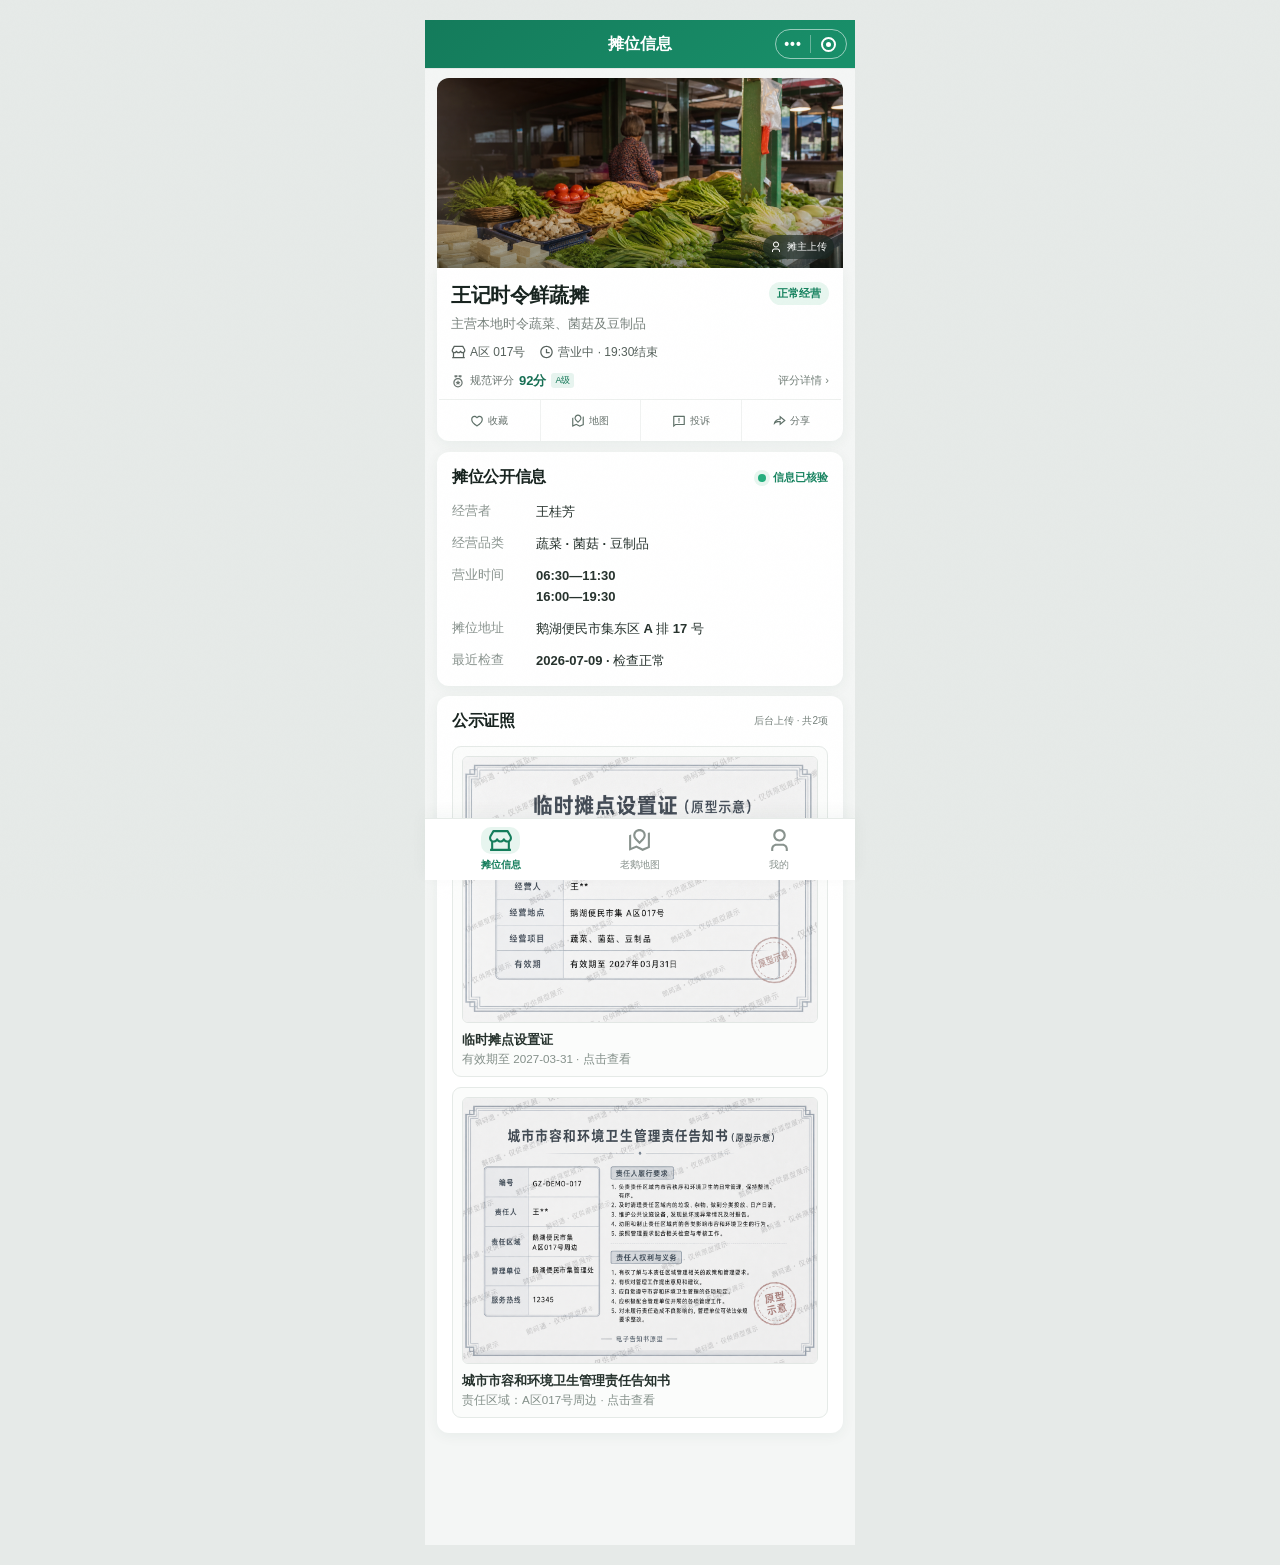
==== h5-prototype.html @ 4937beda "优化身份图标与密集地图点位" ====
<!doctype html>
<html lang="zh-CN">
<head>
  <meta charset="utf-8">
  <meta name="viewport" content="width=device-width,initial-scale=1,viewport-fit=cover">
  <meta name="description" content="鹅码通 H5 展示原型：扫码查摊位、地图找服务、分身份管理事项">
  <meta name="theme-color" content="#f5f2e9">
  <title>鹅码通 · H5 视觉原型 V0.4</title>
  <style>
    :root{--ink:#20302a;--muted:#68736e;--paper:#f5f2e9;--card:#fffdf8;--line:#dfddd2;--green:#176b4d;--green2:#dcece3;--orange:#db692b;--orange2:#f8e4d7;--blue:#3478a0;--blue2:#e0edf3;--yellow:#b78722;--yellow2:#f5ebcf;--red:#b84a43;--shadow:0 16px 44px rgba(35,55,44,.10),0 2px 8px rgba(35,55,44,.05);--r:22px}
    *{box-sizing:border-box}html{background:#dfe4df;color:var(--ink);font-family:"PingFang SC","Hiragino Sans GB","Microsoft YaHei",sans-serif;-webkit-font-smoothing:antialiased}body{margin:0}button,input,textarea{font:inherit}button{cursor:pointer;color:inherit}.app{width:min(430px,100%);min-height:100dvh;margin:auto;background:var(--paper);position:relative;padding-bottom:88px;overflow:hidden;box-shadow:0 0 55px rgba(27,49,38,.18)}
    .app:before{content:"";position:fixed;inset:0;pointer-events:none;opacity:.22;background-image:url("data:image/svg+xml,%3Csvg xmlns='http://www.w3.org/2000/svg' width='120' height='120' viewBox='0 0 120 120'%3E%3Cfilter id='n'%3E%3CfeTurbulence type='fractalNoise' baseFrequency='.9' numOctaves='2' stitchTiles='stitch'/%3E%3C/filter%3E%3Crect width='100%25' height='100%25' filter='url(%23n)' opacity='.08'/%3E%3C/svg%3E")}.screen{display:none;animation:enter .28s ease both}.screen.active{display:block}@keyframes enter{from{opacity:0;transform:translateY(5px)}to{opacity:1;transform:none}}
    .icon{width:20px;height:20px;stroke:currentColor;fill:none;stroke-width:1.8;stroke-linecap:round;stroke-linejoin:round}.icon.lg{width:25px;height:25px}.topbar{height:58px;padding:10px 18px;display:flex;align-items:center;justify-content:space-between}.brand{display:flex;align-items:center;gap:9px;font-weight:800;letter-spacing:-.02em}.goose{width:34px;height:34px;border-radius:11px 11px 14px 8px;display:grid;place-items:center;background:var(--ink);color:#fff;font-family:Georgia,serif;font-size:20px}.top-action{height:36px;padding:0 12px;border:1px solid var(--line);border-radius:11px;background:rgba(255,253,248,.8);font-weight:650;font-size:12px;display:flex;align-items:center;gap:6px}
    .hero{margin:4px 14px 0;border-radius:28px 28px 28px 10px;min-height:270px;padding:22px;color:#fff;position:relative;overflow:hidden;background:#183b2e url("assets/stall-wangji-cover-v1.png") center/cover no-repeat}.hero:before{content:"";position:absolute;inset:0;background:linear-gradient(90deg,rgba(11,31,23,.9) 0%,rgba(11,31,23,.66) 48%,rgba(11,31,23,.12) 100%),linear-gradient(0deg,rgba(8,24,17,.68),transparent 58%)}.hero>*{position:relative;z-index:1}.photo-source{position:absolute;z-index:2;right:13px;top:13px;padding:6px 8px;border-radius:9px;background:rgba(12,29,22,.55);backdrop-filter:blur(8px);font-size:9px;color:rgba(255,255,255,.82);display:flex;align-items:center;gap:5px}.scan-label{font-size:12px;color:#d7e6df;display:flex;align-items:center;gap:6px}.hero h1{font-size:30px;line-height:1.16;margin:48px 0 10px;letter-spacing:-.06em;max-width:270px;text-shadow:0 2px 16px rgba(0,0,0,.28)}.hero p{font-size:13px;color:rgba(255,255,255,.78);margin:0;max-width:265px;line-height:1.65}.hero-foot{position:absolute;left:22px;right:22px;bottom:20px;display:flex;justify-content:space-between;align-items:center}.status{display:inline-flex;align-items:center;gap:7px;font-size:12px;font-weight:700}.status i{width:8px;height:8px;border-radius:50%;background:#78d49f;box-shadow:0 0 0 5px rgba(120,212,159,.13)}.stall-code{font-family:ui-monospace,SFMono-Regular,Menlo,monospace;font-size:11px;color:#d7e6df}
    .content{padding:15px 14px 25px}.action-row{display:grid;grid-template-columns:1fr 1fr;gap:10px;margin-bottom:14px}.action{border:0;border-radius:16px;background:var(--card);padding:14px;text-align:left;box-shadow:var(--shadow);display:flex;gap:11px;align-items:center}.action:active,.nav-btn:active,.chip:active,.list-item:active{transform:scale(.975)}.action .bubble{width:38px;height:38px;border-radius:13px;background:var(--green2);color:var(--green);display:grid;place-items:center}.action.secondary .bubble{background:var(--orange2);color:var(--orange)}.action strong{display:block;font-size:13px}.action small{display:block;color:var(--muted);font-size:10px;margin-top:3px}
    .section{background:var(--card);border-radius:var(--r);padding:18px;margin-top:12px;box-shadow:0 5px 22px rgba(40,55,45,.055)}.section-head{display:flex;justify-content:space-between;align-items:center;margin-bottom:15px}.section-head h2{font-size:16px;margin:0;letter-spacing:-.02em}.text-btn{border:0;background:none;color:var(--green);font-size:12px;font-weight:700;padding:5px}.rating-card{padding:0;overflow:hidden}.rating-top{padding:18px;display:grid;grid-template-columns:96px 1fr;gap:17px;align-items:center}.rating-score{border-right:1px solid var(--line)}.rating-score strong{display:block;font:800 42px/1 Georgia,serif;color:var(--ink);letter-spacing:-.06em}.rating-level{display:inline-flex;margin-top:7px;padding:4px 7px;border-radius:7px;background:var(--green2);color:var(--green);font-size:10px;font-weight:800}.rating-score small{display:block;color:var(--muted);font-size:10px;margin-top:6px}.rating-bars{display:grid;gap:7px}.rating-row{display:grid;grid-template-columns:55px 1fr 32px;gap:7px;align-items:center;font-size:10px;color:var(--muted)}.rating-row b{font-size:10px;color:var(--ink);text-align:right}.bar-track{height:5px;border-radius:5px;background:#ebe9df;overflow:hidden}.bar-fill{height:100%;border-radius:5px;background:var(--green)}.rating-rule{width:100%;border:0;border-top:1px solid #ece9df;background:#f5f3ec;min-height:41px;padding:0 17px;display:flex;align-items:center;justify-content:space-between;color:var(--muted);font-size:10px;text-align:left}.rating-rule strong{color:var(--green);font-size:11px}.info-list{margin:0;display:grid;gap:13px}.info-row{display:grid;grid-template-columns:74px 1fr;gap:12px;font-size:13px}.info-row dt{color:var(--muted)}.info-row dd{margin:0;font-weight:600;line-height:1.55}.license{padding:13px;background:#f2f4ed;border-radius:14px;display:flex;align-items:center;gap:12px;margin-top:10px}.license-mark{width:42px;height:48px;border-radius:8px;background:#fff;border:1px solid #d5dacd;display:grid;place-items:center;color:var(--green)}.license strong{font-size:13px}.license p{font-size:11px;color:var(--muted);margin:4px 0 0}.chev{margin-left:auto;color:#89918d}.owner-edit{display:none;width:100%;margin-top:12px;border:1px dashed #83aa98;background:var(--green2);color:var(--green);border-radius:13px;min-height:44px;font-weight:700}.owner-edit.show{display:block}
    .map-head{padding:8px 16px 12px}.map-head h1,.mine-head h1{font-size:27px;margin:12px 0 5px;letter-spacing:-.055em}.map-head p,.mine-head p{font-size:12px;color:var(--muted);margin:0}.search{margin-top:17px;height:48px;border-radius:16px;background:var(--card);box-shadow:var(--shadow);display:flex;align-items:center;gap:10px;padding:0 14px}.search input{border:0;outline:0;background:transparent;min-width:0;flex:1;font-size:13px;color:var(--ink)}.locate{border:0;background:none;color:var(--green);padding:6px}.chips{display:flex;gap:8px;overflow:auto;padding:4px 16px 12px;scrollbar-width:none}.chips::-webkit-scrollbar{display:none}.chip{white-space:nowrap;border:1px solid var(--line);background:rgba(255,253,248,.86);height:34px;border-radius:11px;padding:0 12px;font-size:12px;font-weight:650;display:flex;align-items:center;gap:6px}.chip.active{background:var(--ink);border-color:var(--ink);color:#fff}.mini-dot{width:8px;height:8px;border-radius:3px;background:currentColor}
    .map{margin:0 14px;height:385px;border-radius:25px 25px 25px 10px;position:relative;overflow:hidden;background-color:#e8e5d5;background-image:linear-gradient(28deg,transparent 46%,rgba(255,255,255,.9) 47%,rgba(255,255,255,.9) 51%,transparent 52%),linear-gradient(118deg,transparent 35%,rgba(255,255,255,.72) 36%,rgba(255,255,255,.72) 40%,transparent 41%),linear-gradient(0deg,rgba(37,108,78,.07) 1px,transparent 1px),linear-gradient(90deg,rgba(37,108,78,.07) 1px,transparent 1px);background-size:100% 100%,100% 100%,28px 28px,28px 28px;box-shadow:inset 0 0 0 1px rgba(52,74,59,.06)}.river{position:absolute;width:150%;height:40px;left:-20%;top:40%;background:#c8e2e7;transform:rotate(-12deg);border:5px solid rgba(255,255,255,.55)}.road-name{position:absolute;font-size:9px;color:#86918a;transform:rotate(-12deg)}.marker{position:absolute;width:42px;height:42px;border:3px solid #fff;border-radius:15px 15px 15px 4px;color:#fff;display:grid;place-items:center;box-shadow:0 7px 15px rgba(29,52,40,.2);transition:.2s}.marker:hover{transform:translateY(-3px)}.marker[data-type="stall"]{background:var(--green)}.marker[data-type="repair"]{background:var(--orange)}.marker[data-type="sewing"]{background:#8a5e9f}.marker[data-type="lock"]{background:var(--yellow)}.marker[data-type="toilet"]{background:var(--blue)}.marker[data-type="parking"]{background:#4d6490}.marker.hidden{opacity:0;pointer-events:none;transform:scale(.6)}.m1{left:18%;top:27%}.m2{left:62%;top:17%}.m3{left:68%;top:62%}.m4{left:36%;top:69%}.m5{left:78%;top:37%}.m6{left:11%;top:64%}.my-location{position:absolute;left:45%;top:47%;width:16px;height:16px;border:3px solid white;background:#2d86dd;border-radius:50%;box-shadow:0 0 0 8px rgba(45,134,221,.18)}.map-note{position:absolute;left:13px;right:13px;bottom:13px;padding:12px 13px;background:rgba(255,253,248,.92);backdrop-filter:blur(10px);border:1px solid rgba(255,255,255,.8);border-radius:15px;display:flex;align-items:center;gap:10px;font-size:11px}.map-note strong{font-size:12px;display:block}.map-note span{color:var(--muted)}.map-list{padding:13px 14px 25px}.nearby-title{display:flex;align-items:end;justify-content:space-between;margin:3px 2px 11px}.nearby-title h2{font-size:16px;margin:0}.nearby-title small{color:var(--muted)}
    .mine-head{padding:17px 18px 12px}.profile{margin:7px 14px 0;padding:18px;background:var(--ink);color:#fff;border-radius:26px 26px 26px 10px;display:flex;align-items:center;gap:14px}.avatar{width:55px;height:55px;border-radius:18px;background:#eabf79;color:#3c3020;display:grid;place-items:center;font-weight:900;font-size:19px}.profile h2{font-size:17px;margin:0 0 6px}.identity{font-size:11px;color:#c8d2cd;display:flex;align-items:center;gap:6px}.role-switch{margin-left:auto;border:1px solid rgba(255,255,255,.2);background:rgba(255,255,255,.08);color:#fff;border-radius:10px;padding:7px 9px;font-size:11px}.login-card{margin:28px 14px;padding:28px 22px;background:var(--card);border-radius:28px 28px 28px 10px;text-align:center;box-shadow:var(--shadow)}.login-illustration{width:82px;height:82px;margin:0 auto 18px;border-radius:27px;background:var(--green2);color:var(--green);display:grid;place-items:center}.login-card h1{font-size:24px;margin:0}.login-card p{font-size:12px;color:var(--muted);line-height:1.7;margin:10px auto 20px;max-width:270px}.primary{border:0;background:var(--green);color:#fff;border-radius:14px;min-height:46px;padding:0 20px;font-weight:750;box-shadow:0 9px 19px rgba(23,107,77,.2)}.primary.full{width:100%}.demo-note{font-size:10px;color:#8a928e;margin-top:12px}.menu-block{margin:12px 14px 0;background:var(--card);border-radius:21px;overflow:hidden;box-shadow:0 5px 20px rgba(35,55,44,.05)}.block-label{padding:14px 16px 4px;color:var(--muted);font-size:11px;font-weight:700}.list-item{width:100%;border:0;background:none;min-height:55px;padding:8px 16px;display:grid;grid-template-columns:36px 1fr auto;align-items:center;gap:10px;text-align:left;border-bottom:1px solid #eeeae0}.list-item:last-child{border-bottom:0}.list-icon{width:36px;height:36px;border-radius:12px;background:#edf2ed;display:grid;place-items:center;color:var(--green)}.list-item strong{display:block;font-size:13px}.list-item small{font-size:10px;color:var(--muted);margin-top:2px;display:block}.count{font-size:11px;color:var(--muted)}.work-grid{display:grid;grid-template-columns:1fr 1fr;gap:10px;padding:9px 14px 0}.work-card{min-height:115px;border:0;border-radius:18px;background:var(--card);box-shadow:0 5px 20px rgba(35,55,44,.06);padding:15px;text-align:left;position:relative}.work-card.accent{background:var(--green);color:#fff}.work-card .list-icon{margin-bottom:12px}.work-card.accent .list-icon{background:rgba(255,255,255,.15);color:#fff}.work-card strong{font-size:13px}.work-card small{font-size:10px;display:block;margin-top:5px;color:var(--muted)}.work-card.accent small{color:#cbe0d7}.work-card b{position:absolute;right:13px;top:12px;font-size:20px;font-variant-numeric:tabular-nums}
    .bottom-nav{position:fixed;z-index:20;bottom:0;left:50%;transform:translateX(-50%);width:min(430px,100%);height:76px;padding:7px 10px max(7px,env(safe-area-inset-bottom));background:rgba(255,253,248,.91);backdrop-filter:blur(18px);display:grid;grid-template-columns:repeat(3,1fr);border-top:1px solid rgba(69,81,73,.08)}.nav-btn{border:0;background:none;border-radius:14px;color:#858d89;font-size:10px;display:flex;flex-direction:column;align-items:center;justify-content:center;gap:4px;transition:.2s}.nav-btn.active{color:var(--green);font-weight:800}.nav-btn.active .nav-icon{background:var(--green2)}.nav-icon{width:39px;height:29px;border-radius:11px;display:grid;place-items:center;transition:.2s}
    .sheet-wrap{position:fixed;z-index:40;inset:0;background:rgba(22,35,28,.42);display:none;align-items:flex-end;justify-content:center;backdrop-filter:blur(3px)}.sheet-wrap.open{display:flex}.sheet{width:min(430px,100%);max-height:88dvh;overflow:auto;background:var(--card);border-radius:28px 28px 0 0;padding:9px 18px calc(24px + env(safe-area-inset-bottom));animation:sheet .26s ease both}.handle{width:40px;height:4px;background:#d7d5cc;border-radius:4px;margin:0 auto 18px}@keyframes sheet{from{transform:translateY(20%);opacity:0}to{transform:none;opacity:1}}.sheet h2{font-size:21px;margin:0 0 5px}.sheet>p{font-size:12px;color:var(--muted);margin:0 0 18px;line-height:1.6}.roles{display:grid;gap:9px}.role-option{border:1px solid var(--line);background:#fff;border-radius:15px;padding:13px;display:flex;align-items:center;gap:11px;text-align:left}.role-option.active{border-color:var(--green);background:var(--green2)}.role-option b{font-size:13px}.role-option span{display:block;font-size:10px;color:var(--muted);margin-top:3px}.field{display:grid;gap:6px;margin-top:13px}.field label{font-size:12px;font-weight:700}.field input,.field textarea{border:1px solid var(--line);background:#fff;border-radius:12px;padding:11px 12px;outline:none;width:100%}.field textarea{min-height:76px;resize:none}.save-row{display:flex;gap:9px;margin-top:20px}.ghost{border:1px solid var(--line);background:#fff;border-radius:14px;min-height:46px;padding:0 18px;font-weight:700}.save-row .primary{flex:1}.toast{position:fixed;z-index:80;left:50%;bottom:92px;transform:translate(-50%,15px);opacity:0;pointer-events:none;background:#20302a;color:#fff;padding:11px 15px;border-radius:12px;font-size:12px;box-shadow:var(--shadow);transition:.22s;white-space:nowrap}.toast.show{opacity:1;transform:translate(-50%,0)}.hide{display:none!important}
    /* V0.3 国内微信 H5 + 政务民生服务布局 */
    :root{--paper:#f5f5f5;--card:#fff;--ink:#222;--muted:#777;--line:#ededed;--green:#087b56;--green2:#e8f5ef;--shadow:0 1px 3px rgba(0,0,0,.035);--r:10px}
    html{background:#e9e9e9}body{font-size:14px}.app{background:var(--paper);box-shadow:none}.screen{animation:none}.topbar{height:48px;padding:0 12px;background:#fff;border-bottom:1px solid var(--line);position:sticky;top:0;z-index:15}.brand{font-size:16px}.goose{width:28px;height:28px;border-radius:6px;background:var(--green);font-size:16px}.top-action{min-height:36px;border:0;background:#f4f4f4;border-radius:18px;font-size:12px}.hero{margin:12px 12px 0;min-height:0;height:196px;padding:0;border-radius:8px;background-position:center;box-shadow:none}.hero:before{background:linear-gradient(0deg,rgba(0,0,0,.18),transparent 35%)}.hero .scan-label,.hero h1,.hero p,.hero-foot{display:none}.photo-source{top:auto;right:8px;bottom:8px;border-radius:4px;background:rgba(0,0,0,.52);font-size:10px}.stall-summary{margin:0 12px;padding:14px 0 12px;background:#fff;border-bottom:1px solid var(--line)}.stall-title-row{display:flex;align-items:flex-start;gap:10px}.stall-title-row h1{font-size:20px;line-height:1.35;margin:0;flex:1}.gov-status{height:24px;padding:0 8px;border-radius:4px;background:var(--green2);color:var(--green);display:inline-flex;align-items:center;font-size:11px;font-weight:600}.stall-summary p{margin:7px 0 0;color:var(--muted);font-size:13px;line-height:1.55}.stall-meta{display:flex;gap:14px;margin-top:9px;font-size:12px;color:#555}.stall-meta span{display:flex;align-items:center;gap:4px}.content{padding:0 12px 24px}.action-row{grid-template-columns:repeat(4,1fr);gap:0;margin:0 -12px 10px;padding:14px 8px;background:#fff}.action{min-width:0;border-radius:0;background:#fff;padding:0 2px;box-shadow:none;display:flex;flex-direction:column;justify-content:center;gap:7px;text-align:center}.action .bubble,.action.secondary .bubble{width:40px;height:40px;margin:auto;border-radius:10px;background:var(--green2);color:var(--green)}.action:nth-child(3) .bubble{background:#fff2e8;color:#d66b21}.action:nth-child(4) .bubble{background:#edf2fb;color:#466ca0}.action strong{font-size:12px;font-weight:500}.action small{display:none}.section{border-radius:8px;padding:14px;margin-top:10px;box-shadow:none;border:1px solid #f0f0f0}.section-head{margin-bottom:13px}.section-head h2{font-size:15px}.rating-card{padding:0}.rating-top{padding:14px;grid-template-columns:82px 1fr;gap:14px}.rating-score strong{font-size:36px}.rating-level{border-radius:3px}.rating-rule{min-height:42px;background:#fafafa;padding:0 14px}.info-row{grid-template-columns:76px 1fr;font-size:13px}.license{border-radius:6px;background:#fafafa}.license-mark{border-radius:5px}.owner-edit{border-radius:6px}.map-head{padding:0;background:#fff}.map-head .brand{height:48px;padding:0 14px;border-bottom:1px solid var(--line)}.map-head h1{font-size:20px;margin:0;padding:14px 14px 3px;letter-spacing:0}.map-head p{padding:0 14px 11px;font-size:12px}.search{margin:0 12px 10px;height:42px;border-radius:6px;background:#f5f5f5;box-shadow:none}.search input{font-size:14px}.chips{padding:2px 12px 10px;background:#fff}.chip{height:32px;border-radius:4px;background:#fff}.chip.active{background:var(--green);border-color:var(--green)}.map{height:410px;margin:0;border-radius:0;box-shadow:none}.marker{width:38px;height:38px;border-radius:50% 50% 50% 5px;border-width:2px}.map-note{left:12px;right:12px;bottom:12px;border-radius:7px;background:#fff}.map-list{padding:10px 12px 24px}.nearby-title{margin:2px 0 9px}.map-list .list-item{background:#fff;border-radius:8px;padding:10px 12px}.mine-head{padding:0;background:#fff}.mine-head .brand{height:48px;padding:0 14px;border-bottom:1px solid var(--line)}.mine-head h1{font-size:20px;margin:0;padding:14px 14px 3px;letter-spacing:0}.mine-head p{padding:0 14px 12px}.profile{margin:10px 12px 0;padding:16px;border-radius:8px;background:linear-gradient(135deg,#087b56,#0a6b4c)}.avatar{width:48px;height:48px;border-radius:8px}.role-switch{border-radius:4px}.login-card{margin:10px 12px;padding:30px 20px;border-radius:8px;box-shadow:none}.login-illustration{width:68px;height:68px;border-radius:12px}.login-card h1{font-size:20px}.primary{border-radius:6px;box-shadow:none}.work-grid{grid-template-columns:repeat(4,1fr);gap:0;margin:10px 12px 0;padding:12px 4px;background:#fff;border-radius:8px}.work-card,.work-card.accent{min-height:84px;border-radius:0;background:#fff;color:var(--ink);box-shadow:none;padding:6px 2px;text-align:center}.work-card .list-icon,.work-card.accent .list-icon{width:40px;height:40px;margin:0 auto 7px;background:var(--green2);color:var(--green)}.work-card strong{display:block;font-size:11px;font-weight:500}.work-card small{display:none}.work-card b{right:8px;top:1px;min-width:17px;height:17px;padding:0 4px;border-radius:9px;background:#ee4d4d;color:#fff;font-size:10px;line-height:17px}.menu-block{margin:10px 12px 0;border-radius:8px;box-shadow:none}.block-label{padding:13px 14px 5px}.list-item{min-height:54px;padding:7px 14px}.list-icon{border-radius:7px}.bottom-nav{height:58px;background:#fff;backdrop-filter:none;border-top:1px solid #e7e7e7;padding:3px 6px max(3px,env(safe-area-inset-bottom))}.nav-btn{border-radius:0;font-size:10px}.nav-btn.active .nav-icon{background:transparent}.nav-icon{height:25px}.sheet{border-radius:14px 14px 0 0}.role-option{border-radius:6px}.field input,.field textarea{border-radius:6px}.toast{bottom:70px;border-radius:5px}.bottom-nav button,.action,.chip,.list-item,.work-card{min-height:44px}.bottom-nav button:focus-visible,button:focus-visible,input:focus-visible,textarea:focus-visible{outline:2px solid var(--green);outline-offset:2px}
    /* V0.3 功能确认阶段：黑白灰中保真原型 */
    :root{--paper:#f3f4f5;--card:#fff;--ink:#333;--muted:#888;--line:#e0e1e2;--green:#666;--green2:#eceeef;--orange:#777;--orange2:#eceeef;--blue:#777;--blue2:#eceeef;--yellow:#777;--yellow2:#eceeef;--red:#666;--shadow:none}
    html{background:#ddd}.app{border:1px solid #d6d6d6}.goose{background:#666}.topbar,.map-head .brand,.mine-head .brand{background:#777;color:#fff;border-color:#777}.top-action{background:#8c8c8c;color:#fff}.hero{background:#c9cccf;background-image:none}.hero:before{display:none}.hero:after{content:"摊位照片（用户上传）";position:absolute;inset:0;display:grid;place-items:center;color:#777;font-size:14px;border:1px dashed #aaa;background:linear-gradient(135deg,#d5d7d9,#c4c7ca)}.hero .photo-source{display:none}.stall-summary{border:1px solid var(--line);border-top:0;padding-left:12px;padding-right:12px}.gov-status,.rating-level{background:#e5e5e5;color:#555}.action .bubble,.action.secondary .bubble,.action:nth-child(3) .bubble,.action:nth-child(4) .bubble,.work-card .list-icon,.work-card.accent .list-icon{background:#e5e7e9;color:#555}.section,.login-card,.menu-block,.work-grid{border:1px solid #ddd}.bar-fill{background:#777}.rating-rule{background:#f1f2f3}.primary{background:#777}.profile{background:#777}.chip.active{background:#707070;border-color:#707070}.map{background-color:#e4e5e6;background-image:linear-gradient(28deg,transparent 46%,#f7f7f7 47%,#f7f7f7 51%,transparent 52%),linear-gradient(118deg,transparent 35%,#f8f8f8 36%,#f8f8f8 40%,transparent 41%),linear-gradient(0deg,#d3d4d5 1px,transparent 1px),linear-gradient(90deg,#d3d4d5 1px,transparent 1px)}.river{background:#cfd1d3;border-color:#ececec}.marker[data-type]{background:#6f7376}.my-location{background:#555;box-shadow:0 0 0 8px rgba(80,80,80,.15)}.map-note{border:1px solid #d6d6d6}.bottom-nav{color:#777}.nav-btn.active{color:#333}.nav-btn.active .nav-icon{background:#e4e4e4}.list-icon{background:#eceeef;color:#555}.work-card b{background:#666}.sheet{background:#f7f7f7}.role-option.active{border-color:#777;background:#e7e7e7}.toast{background:#555}.owner-edit{background:#eee;color:#555;border-color:#aaa}.rating-score strong{color:#333}.photo-source,.status i{filter:grayscale(1)}
    .wechat-nav{height:48px;display:grid;grid-template-columns:76px 1fr 76px;align-items:center;padding:0 8px;position:sticky;top:0;z-index:15;background:#777;color:#fff}.wechat-nav>strong{text-align:center;font-size:16px;font-weight:600}.nav-placeholder{width:40px}.wechat-capsule{justify-self:end;width:72px;height:30px;border:1px solid rgba(255,255,255,.55);border-radius:16px;display:grid;grid-template-columns:1fr 1fr;align-items:center;text-align:center;font-weight:700;letter-spacing:1px}.wechat-capsule span{border-right:1px solid rgba(255,255,255,.35);line-height:18px}.wechat-capsule i{width:15px;height:15px;border:2px solid #fff;border-radius:50%;margin:auto;position:relative}.wechat-capsule i:after{content:"";position:absolute;width:5px;height:5px;background:#fff;border-radius:50%;left:3px;top:3px}.page-intro{padding:12px 14px 10px;background:#fff;border-bottom:1px solid var(--line)}.page-intro h1{font-size:18px;margin:0;letter-spacing:0}.page-intro p{font-size:12px;color:var(--muted);margin:5px 0 0}.map-head,.mine-head{padding:0}.map-head .wechat-nav,.mine-head .wechat-nav{background:#777;color:#fff;border:0}.map-head .page-intro+.search{margin-top:10px}.map-tools{position:absolute;right:12px;top:92px;display:grid;gap:8px;z-index:4}.map-tool{width:40px;height:40px;border:1px solid #ccc;border-radius:4px;background:#fff;display:grid;place-items:center;color:#555}.map-list{background:#f3f4f5}.nearby-title h2{font-size:15px}.identity-card{margin:10px 12px 0;padding:16px;background:#777;color:#fff;border-radius:8px;display:flex;align-items:center;gap:12px}.identity-card .avatar{flex:0 0 auto}.identity-card h2{font-size:16px;margin:0 0 5px}.identity-card p{font-size:11px;color:#eee;margin:0}.identity-card .primary,.identity-card .role-switch{margin-left:auto;min-height:36px;background:#fff;color:#555;border:0}.service-heading{padding:13px 14px 7px;color:#555;font-size:13px;font-weight:600}.service-heading.hide{display:none}.work-grid{margin-top:0}.menu-block{margin-top:0}.guest-services{margin-top:10px}.license-gallery{display:grid;gap:10px}.license-upload{width:100%;border:1px solid #d5d5d5;border-radius:6px;background:#fafafa;padding:8px;text-align:left}.license-upload img{display:block;width:100%;aspect-ratio:4/3;object-fit:cover;filter:grayscale(1);border:1px solid #ddd;background:#eee}.license-upload strong{display:block;font-size:13px;margin-top:8px}.license-upload small{display:block;color:var(--muted);margin-top:3px}.license-viewer{width:100%;display:block;border:1px solid #ddd;filter:grayscale(1);background:#eee}.upload-source{font-size:10px;color:var(--muted);font-weight:400}.icon{fill:currentColor;stroke:none}.rating-card.compact{padding:0}.score-compact{width:100%;min-height:72px;border:0;background:#fff;padding:11px 13px;display:grid;grid-template-columns:auto 1fr auto;gap:12px;align-items:center;text-align:left}.score-number{font-size:28px;font-weight:800;line-height:1;color:#333;font-variant-numeric:tabular-nums}.score-number small{font-size:11px;margin-left:2px}.score-grade{display:block;width:max-content;margin-top:5px;padding:2px 5px;border-radius:3px;background:#e5e5e5;color:#555;font-size:9px}.score-summary strong{display:block;font-size:13px}.score-summary span{display:block;font-size:10px;color:var(--muted);margin-top:4px}.score-more{color:#555;font-size:11px;white-space:nowrap}.stall-summary{padding-bottom:0}.summary-score{width:100%;height:30px;margin-top:5px;padding:0;border:0;background:transparent;display:flex;align-items:center;justify-content:space-between;color:#666;font-size:11px}.summary-score>span{display:flex;align-items:center;gap:5px}.summary-score .icon{width:14px;height:14px}.summary-score b{font-size:13px;color:#333;font-variant-numeric:tabular-nums}.summary-score i{font-style:normal;padding:1px 4px;border-radius:3px;background:#e8e8e8;font-size:9px;color:#555}.summary-score em{font-style:normal;color:#777}.summary-actions{height:40px;margin:5px -12px 0;border-top:1px solid var(--line);display:grid;grid-template-columns:repeat(4,1fr)}.summary-action{min-width:0;border:0;background:transparent;display:flex;align-items:center;justify-content:center;gap:4px;color:#777;font-size:10px}.summary-action+.summary-action{border-left:1px solid #eee}.summary-action .icon{width:14px;height:14px}.summary-action:active{background:#f3f3f3;color:#333}
    /* V0.4 首页视觉定稿：微信 H5 × 政务民生服务 */
    :root{--paper:#f4f6f5;--card:#fff;--ink:#17231f;--muted:#75807b;--line:#e8ecea;--green:#16835f;--green2:#e8f5f0;--shadow:0 3px 14px rgba(25,67,51,.055);--r:12px}
    html{background:#e6eae8}.app{border:0;background:var(--paper)}.wechat-nav{background:linear-gradient(135deg,#147b5b,#19906a);box-shadow:0 1px 0 rgba(0,0,0,.06)}.hero{height:190px;margin:10px 12px 0;border-radius:12px 12px 0 0;background:#d6ddd9 url("assets/stall-wangji-cover-v1.png") center 58%/cover no-repeat}.hero:before{display:block;background:linear-gradient(0deg,rgba(13,36,28,.36),transparent 42%)}.hero:after{display:none}.hero .photo-source{display:flex;filter:none;right:9px;bottom:9px;padding:5px 7px;border-radius:12px;background:rgba(18,35,29,.56);color:#fff}.stall-summary{margin:0 12px;padding:14px 14px 0;border:0;border-radius:0 0 12px 12px;box-shadow:var(--shadow)}.stall-title-row h1{font-size:20px;color:var(--ink);font-weight:700;letter-spacing:-.02em}.gov-status{height:23px;padding:0 8px;border-radius:12px;background:#e7f6ef;color:#13815d}.stall-summary p{margin-top:5px;color:#78827d}.stall-meta{margin-top:8px;color:#56615c}.summary-score{height:29px;margin-top:4px;color:#6b7671}.summary-score b{color:#176f54}.summary-score i{background:#e7f4ef;color:#147858}.summary-score em{color:#74807a}.summary-actions{height:42px;margin-top:4px;border-color:#edf0ee}.summary-action{color:#68736e}.summary-action .icon{color:#5e7068}.summary-action+.summary-action{border-color:#f0f2f1}.content{padding-top:1px}.section{margin-top:10px;border:0;border-radius:12px;box-shadow:var(--shadow);padding:15px}.section-head{margin-bottom:14px}.section-head h2{font-size:16px;color:var(--ink)}.status{font-size:11px}.status i{filter:none;background:#24ae7d;box-shadow:0 0 0 4px #e7f6ef}.info-list{gap:12px}.info-row{grid-template-columns:72px 1fr}.info-row dt{color:#8a948f}.info-row dd{color:#26322d;font-weight:550}.license-upload{padding:9px;border-color:#e5eae7;border-radius:9px;background:#fbfcfb}.license-upload img{filter:none;border-color:#e2e7e4;border-radius:6px}.license-upload strong{font-size:13px;color:#26322d}.license-upload small{color:#84908a}.bottom-nav{height:62px;border-color:#e6ebe8;box-shadow:0 -5px 16px rgba(31,64,51,.045)}.nav-btn{color:#89938e}.nav-btn.active{color:#147d5b}.nav-btn.active .nav-icon{background:#e7f5ef;border-radius:10px}.nav-icon{height:27px}.sheet{background:#fff}.primary{background:#16835f}.role-option.active{border-color:#16835f;background:#e8f5f0}.license-viewer{filter:none}.toast{background:#203a31}
    /* V0.4 其余页面视觉同步 */
    .map-head,.mine-head{background:#fff}.map-head .wechat-nav,.mine-head .wechat-nav{background:linear-gradient(135deg,#147b5b,#19906a)}.page-intro{padding:13px 14px 11px;border-color:#eef1ef}.page-intro h1{font-size:19px;color:var(--ink)}.page-intro p{color:#7d8882}.search{height:42px;margin:0 12px 10px;border:1px solid #e8ecea;border-radius:10px;background:#f7f9f8;color:#71807a}.locate{color:#16835f}.chips{gap:7px;padding:2px 12px 11px}.chip{height:32px;border-radius:9px;border-color:#e3e9e6;color:#65726c;font-weight:500}.chip.active{background:#16835f;border-color:#16835f;color:#fff}.map{height:410px;background-color:#e9eee9;background-image:linear-gradient(28deg,transparent 46%,rgba(255,255,255,.95) 47%,rgba(255,255,255,.95) 51%,transparent 52%),linear-gradient(118deg,transparent 35%,rgba(255,255,255,.78) 36%,rgba(255,255,255,.78) 40%,transparent 41%),linear-gradient(0deg,rgba(41,112,82,.07) 1px,transparent 1px),linear-gradient(90deg,rgba(41,112,82,.07) 1px,transparent 1px)}.river{background:#cfe7eb;border-color:rgba(255,255,255,.72)}.marker[data-type="stall"]{background:#16835f}.marker[data-type="repair"]{background:#dd7535}.marker[data-type="sewing"]{background:#8a5e9f}.marker[data-type="lock"]{background:#b78624}.marker[data-type="toilet"]{background:#347ba4}.marker[data-type="parking"]{background:#536b96}.my-location{background:#2d86dd;box-shadow:0 0 0 8px rgba(45,134,221,.18)}.map-tool{border-color:#e1e7e4;border-radius:10px;color:#537066;box-shadow:0 3px 10px rgba(38,72,57,.08)}.map-note{border:1px solid #e2e8e5;border-radius:11px;box-shadow:0 4px 14px rgba(30,66,50,.08)}.map-note .goose{background:#16835f}.map-list{background:var(--paper);padding-top:12px}.map-list .list-item{border:0;border-radius:12px;box-shadow:var(--shadow)}.nearby-title h2{color:var(--ink)}
    .identity-card{margin-top:12px;padding:17px;background:linear-gradient(135deg,#147b5b,#1a906b);border-radius:12px;box-shadow:0 6px 18px rgba(20,108,80,.15)}.identity-card .avatar{width:48px;height:48px;border-radius:50%;background:#fff3d9;color:#795a22}.identity-card h2{font-size:17px}.identity-card p{color:#d9eee6}.identity-card .primary,.identity-card .role-switch{border-radius:17px;color:#147b5b;font-weight:650}.service-heading{padding:15px 14px 8px;color:#53615b;font-size:13px}.menu-block,.guest-services{border:0;border-radius:12px;box-shadow:var(--shadow);background:#fff}.list-item{min-height:58px;border-color:#edf0ee}.list-icon{border-radius:10px;background:#e9f5f0;color:#16835f}.list-item strong{color:#26322d;font-size:13px}.list-item small{color:#88928d}.count{color:#8c9691}.work-grid{gap:8px;margin:0 12px;padding:12px 8px;background:#fff;border:0;border-radius:12px;box-shadow:var(--shadow)}.work-card,.work-card.accent{min-height:86px;padding:7px 2px;border:0;background:#fff;color:var(--ink)}.work-card .list-icon,.work-card.accent .list-icon{background:#e8f5f0;color:#16835f;border-radius:11px}.work-card.accent .list-icon{background:#16835f;color:#fff}.work-card strong{color:#36433d}.work-card b{background:#e45757;color:#fff}.primary{box-shadow:0 6px 15px rgba(22,131,95,.18)}
    /* V0.5 高德式密集点位与身份图标校正 */
    .role-option>.list-icon{display:grid;place-items:center;flex:0 0 36px;padding:0}.role-option>.list-icon .icon{display:block;margin:auto;width:20px;height:20px}.map{height:430px}.marker{width:28px;height:28px;border-width:2px;border-radius:50% 50% 50% 5px;box-shadow:0 3px 8px rgba(29,52,40,.18)}.marker .icon{width:14px;height:14px}.m1{left:17%;top:29%}.m2{left:65%;top:19%}.m3{left:72%;top:66%}.m4{left:39%;top:72%}.m5{left:80%;top:39%}.m6{left:12%;top:66%}.map-point{position:absolute;width:16px;height:16px;padding:0;border:2px solid #fff;border-radius:50%;box-shadow:0 2px 6px rgba(22,47,37,.2)}.map-point[data-type="stall"]{background:#16835f}.map-point[data-type="repair"]{background:#dd7535}.map-point[data-type="sewing"]{background:#8a5e9f}.map-point[data-type="lock"]{background:#b78624}.map-point[data-type="toilet"]{background:#347ba4}.map-point[data-type="parking"]{background:#536b96}.map-point.hidden{opacity:0;pointer-events:none;transform:scale(.6)}.p1{left:29%;top:20%}.p2{left:45%;top:27%}.p3{left:55%;top:13%}.p4{left:82%;top:25%}.p5{left:24%;top:47%}.p6{left:58%;top:48%}.p7{left:67%;top:53%}.p8{left:88%;top:57%}.p9{left:20%;top:79%}.p10{left:51%;top:83%}.p11{left:77%;top:78%}.p12{left:35%;top:58%}.map-cluster{position:absolute;width:34px;height:34px;padding:0;border:3px solid rgba(255,255,255,.9);border-radius:50%;background:#16835f;color:#fff;font-size:11px;font-weight:700;box-shadow:0 0 0 5px rgba(22,131,95,.15),0 3px 8px rgba(22,57,43,.2)}.c1{left:45%;top:37%}.c2{left:72%;top:28%;background:#347ba4;box-shadow:0 0 0 5px rgba(52,123,164,.14),0 3px 8px rgba(22,57,43,.2)}.c3{left:27%;top:62%;background:#8a5e9f;box-shadow:0 0 0 5px rgba(138,94,159,.13),0 3px 8px rgba(22,57,43,.2)}.map-note{padding:10px 12px}.map-note .goose{width:32px!important;height:32px!important}.map-tools{top:104px}.map-tool{width:36px;height:36px}.map-tool .icon{width:18px;height:18px}
    @media(min-width:431px){body{padding:20px 0}.app{min-height:calc(100dvh - 40px);border-radius:0}.bottom-nav{bottom:20px;border-radius:0}.sheet{border-radius:10px 10px 0 0;margin-bottom:20px}}
    @media(prefers-reduced-motion:reduce){*,*:before,*:after{animation:none!important;transition:none!important}}
  </style>
</head>
<body>
<svg width="0" height="0" style="position:absolute"><defs>
  <symbol id="i-stall" viewBox="0 0 24 24"><path d="M4 10v10h16V10M3 4h18l-2 6c-1.3 1.3-2.7 1.3-4 0-1.3 1.3-2.7 1.3-4 0-1.3 1.3-2.7 1.3-4 0-1.3 1.3-2.7 1.3-4 0zM9 20v-5h6v5"/></symbol>
  <symbol id="i-map" viewBox="0 0 24 24"><path d="m3 6 6-3 6 3 6-3v15l-6 3-6-3-6 3zM9 3v15m6-12v15"/></symbol>
  <symbol id="i-user" viewBox="0 0 24 24"><circle cx="12" cy="8" r="4"/><path d="M4 21a8 8 0 0 1 16 0"/></symbol>
  <symbol id="i-scan" viewBox="0 0 24 24"><path d="M4 8V4h4m8 0h4v4m0 8v4h-4m-8 0H4v-4M8 12h8"/></symbol>
  <symbol id="i-heart" viewBox="0 0 24 24"><path d="M20.8 4.6a5.5 5.5 0 0 0-7.8 0L12 5.7l-1.1-1.1a5.5 5.5 0 0 0-7.8 7.8L12 21l8.8-8.6a5.5 5.5 0 0 0 0-7.8z"/></symbol>
  <symbol id="i-search" viewBox="0 0 24 24"><circle cx="11" cy="11" r="7"/><path d="m20 20-4-4"/></symbol>
  <symbol id="i-pin" viewBox="0 0 24 24"><path d="M20 10c0 5-8 11-8 11S4 15 4 10a8 8 0 1 1 16 0z"/><circle cx="12" cy="10" r="2"/></symbol>
  <symbol id="i-tool" viewBox="0 0 24 24"><path d="M14 6a4 4 0 0 0-5-5L3 7l4 4 6-6a4 4 0 0 0 1 1zM9 9l12 12"/></symbol>
  <symbol id="i-needle" viewBox="0 0 24 24"><path d="M19 3 5 17m10-10 2 2M3 21l2-4 2 2z"/></symbol>
  <symbol id="i-key" viewBox="0 0 24 24"><circle cx="8" cy="15" r="4"/><path d="m11 12 9-9m-3 3 3 3m-6 0 2 2"/></symbol>
  <symbol id="i-parking" viewBox="0 0 24 24"><path d="M6 21V3h7a5 5 0 0 1 0 10H6m0 0h7"/></symbol>
  <symbol id="i-toilet" viewBox="0 0 24 24"><circle cx="8" cy="4" r="2"/><circle cx="17" cy="4" r="2"/><path d="M8 8v13m-4-7h8m5-6-3 7h3v6m0-6h3l-3-7"/></symbol>
  <symbol id="i-edit" viewBox="0 0 24 24"><path d="M12 20h9M16.5 3.5a2.1 2.1 0 0 1 3 3L8 18l-4 1 1-4z"/></symbol>
  <symbol id="i-check" viewBox="0 0 24 24"><path d="m5 12 4 4L19 6"/></symbol>
  <symbol id="i-file" viewBox="0 0 24 24"><path d="M6 2h9l4 4v16H6zM14 2v5h5M9 12h6m-6 4h6"/></symbol>
  <symbol id="i-msg" viewBox="0 0 24 24"><path d="M21 15a4 4 0 0 1-4 4H8l-5 3 1.5-5A8 8 0 1 1 21 15z"/></symbol>
  <symbol id="i-chart" viewBox="0 0 24 24"><path d="M4 20V10m6 10V4m6 16v-7m5 7H2"/></symbol>
  <symbol id="i-clock" viewBox="0 0 24 24"><circle cx="12" cy="12" r="9"/><path d="M12 7v5l3 2"/></symbol>
</defs></svg>

<main class="app" id="app">
  <section class="screen active" id="stall-screen" aria-label="摊位信息">
    <header class="wechat-nav"><span class="nav-placeholder"></span><strong>摊位信息</strong><span class="wechat-capsule" aria-label="微信页面操作"><span>•••</span><i></i></span></header>
    <article class="hero" role="img" aria-label="王记时令鲜蔬摊现场照片"><span class="photo-source"><svg class="icon" style="width:12px;height:12px"><use href="assets/remixicon.symbol.svg#ri-user-3-line"/></svg>摊主上传</span></article>
    <section class="stall-summary"><div class="stall-title-row"><h1>王记时令鲜蔬摊</h1><span class="gov-status">正常经营</span></div><p>主营本地时令蔬菜、菌菇及豆制品</p><div class="stall-meta"><span><svg class="icon" style="width:15px"><use href="assets/remixicon.symbol.svg#ri-store-2-line"/></svg>A区 017号</span><span><svg class="icon" style="width:15px"><use href="assets/remixicon.symbol.svg#ri-time-line"/></svg>营业中 · 19:30结束</span></div><button class="summary-score" id="rating-rule"><span><svg class="icon"><use href="assets/remixicon.symbol.svg#ri-medal-line"/></svg>规范评分 <b>92分</b><i>A级</i></span><em>评分详情 ›</em></button><div class="summary-actions"><button class="summary-action" id="favorite"><svg class="icon"><use href="assets/remixicon.symbol.svg#ri-heart-3-line"/></svg><span>收藏</span></button><button class="summary-action" data-tab="map-screen"><svg class="icon"><use href="assets/remixicon.symbol.svg#ri-road-map-line"/></svg><span>地图</span></button><button class="summary-action" data-toast="投诉入口演示：登录后提交"><svg class="icon"><use href="assets/remixicon.symbol.svg#ri-feedback-line"/></svg><span>投诉</span></button><button class="summary-action" data-toast="已生成摊位分享卡片"><svg class="icon"><use href="assets/remixicon.symbol.svg#ri-share-forward-line"/></svg><span>分享</span></button></div></section>
    <div class="content">
      <section class="section"><div class="section-head"><h2>摊位公开信息</h2><span class="status" style="color:var(--green)"><i></i>信息已核验</span></div><dl class="info-list"><div class="info-row"><dt>经营者</dt><dd>王桂芳</dd></div><div class="info-row"><dt>经营品类</dt><dd>蔬菜 · 菌菇 · 豆制品</dd></div><div class="info-row"><dt>营业时间</dt><dd>06:30—11:30<br>16:00—19:30</dd></div><div class="info-row"><dt>摊位地址</dt><dd>鹅湖便民市集东区 A 排 17 号</dd></div><div class="info-row"><dt>最近检查</dt><dd>2026-07-09 · 检查正常</dd></div></dl></section>
      <section class="section"><div class="section-head"><h2>公示证照</h2><span class="upload-source">后台上传 · 共2项</span></div><div class="license-gallery"><button class="license-upload" data-license="assets/license-stall-permit-demo-v1.png" data-license-title="临时摊点设置证"><img src="assets/license-stall-permit-demo-v1.png" alt="临时摊点设置证原型示意缩略图"><strong>临时摊点设置证</strong><small>有效期至 2027-03-31 · 点击查看</small></button><button class="license-upload" data-license="assets/license-sanitation-notice-demo-v1.png" data-license-title="城市市容和环境卫生管理责任告知书"><img src="assets/license-sanitation-notice-demo-v1.png" alt="城市市容和环境卫生管理责任告知书原型示意缩略图"><strong>城市市容和环境卫生管理责任告知书</strong><small>责任区域：A区017号周边 · 点击查看</small></button></div><button class="owner-edit" id="owner-edit"><svg class="icon"><use href="assets/remixicon.symbol.svg#ri-edit-line"/></svg> 编辑我的摊位信息</button></section>
    </div>
  </section>

  <section class="screen" id="map-screen" aria-label="老鹅地图">
    <header class="map-head"><div class="wechat-nav"><span class="nav-placeholder"></span><strong>老鹅地图</strong><span class="wechat-capsule" aria-label="微信页面操作"><span>•••</span><i></i></span></div><div class="page-intro"><h1>附近便民服务</h1><p>当前位置：鹅湖便民市集附近</p></div><label class="search"><svg class="icon"><use href="assets/remixicon.symbol.svg#ri-search-line"/></svg><input id="map-search" placeholder="搜索摊位或便民服务"><button class="locate" aria-label="重新定位" data-toast="已定位到鹅湖便民市集"><svg class="icon"><use href="assets/remixicon.symbol.svg#ri-map-pin-2-line"/></svg></button></label></header>
    <div class="chips" id="chips"><button class="chip active" data-filter="all">全部</button><button class="chip" data-filter="stall"><i class="mini-dot" style="color:var(--green)"></i>摊位</button><button class="chip" data-filter="sewing"><i class="mini-dot" style="color:#8a5e9f"></i>织补</button><button class="chip" data-filter="repair"><i class="mini-dot" style="color:var(--orange)"></i>修车</button><button class="chip" data-filter="lock"><i class="mini-dot" style="color:var(--yellow)"></i>开锁</button><button class="chip" data-filter="toilet"><i class="mini-dot" style="color:var(--blue)"></i>公厕</button><button class="chip" data-filter="parking"><i class="mini-dot" style="color:#4d6490"></i>停车</button></div>
    <div class="map"><div class="river"></div><span class="road-name" style="left:21%;top:18%">鹅湖路</span><span class="road-name" style="left:62%;top:55%;transform:rotate(75deg)">新杨巷</span><button class="marker m1" data-type="stall" data-toast="王记时令鲜蔬摊 · 260 米"><svg class="icon"><use href="assets/remixicon.symbol.svg#ri-store-2-line"/></svg></button><button class="marker m2" data-type="repair" data-toast="老周修车铺 · 420 米"><svg class="icon"><use href="assets/remixicon.symbol.svg#ri-tools-line"/></svg></button><button class="marker m3" data-type="toilet" data-toast="鹅湖市集公共卫生间 · 580 米"><svg class="icon"><use href="assets/remixicon.symbol.svg#ri-men-line"/></svg></button><button class="marker m4" data-type="sewing" data-toast="巧手织补 · 650 米"><svg class="icon"><use href="assets/remixicon.symbol.svg#ri-scissors-2-line"/></svg></button><button class="marker m5" data-type="parking" data-toast="市集东停车点 · 320 米"><svg class="icon"><use href="assets/remixicon.symbol.svg#ri-parking-box-line"/></svg></button><button class="marker m6" data-type="lock" data-toast="安信开锁 · 730 米"><svg class="icon"><use href="assets/remixicon.symbol.svg#ri-key-2-line"/></svg></button><button class="map-point p1" data-type="stall" data-toast="阿德早点摊 · 310 米" aria-label="阿德早点摊"></button><button class="map-point p2" data-type="stall" data-toast="张记熟食摊 · 360 米" aria-label="张记熟食摊"></button><button class="map-point p3" data-type="stall" data-toast="便民水果摊 · 390 米" aria-label="便民水果摊"></button><button class="map-point p4" data-type="toilet" data-toast="平山乡公共卫生间 · 610 米" aria-label="公共卫生间"></button><button class="map-point p5" data-type="repair" data-toast="小吴修车点 · 520 米" aria-label="修车点"></button><button class="map-point p6" data-type="stall" data-toast="陈记豆制品 · 450 米" aria-label="陈记豆制品"></button><button class="map-point p7" data-type="parking" data-toast="市集西停车点 · 480 米" aria-label="停车点"></button><button class="map-point p8" data-type="lock" data-toast="便民开锁 · 840 米" aria-label="开锁点"></button><button class="map-point p9" data-type="sewing" data-toast="芳姐织补 · 780 米" aria-label="织补点"></button><button class="map-point p10" data-type="stall" data-toast="老鹅小吃摊 · 690 米" aria-label="老鹅小吃摊"></button><button class="map-point p11" data-type="toilet" data-toast="东停车场公厕 · 920 米" aria-label="公共卫生间"></button><button class="map-point p12" data-type="stall" data-toast="惠民粮油摊 · 570 米" aria-label="惠民粮油摊"></button><button class="map-cluster c1" data-toast="该区域有 12 个摊位" aria-label="12个点位聚合">12</button><button class="map-cluster c2" data-toast="该区域有 8 个便民服务" aria-label="8个点位聚合">8</button><button class="map-cluster c3" data-toast="该区域有 5 个服务点" aria-label="5个点位聚合">5</button><i class="my-location"></i><div class="map-tools"><button class="map-tool" aria-label="回到当前位置" data-toast="已回到当前位置"><svg class="icon"><use href="assets/remixicon.symbol.svg#ri-map-pin-2-line"/></svg></button><button class="map-tool" aria-label="重新扫码" data-toast="扫码查找摊位演示"><svg class="icon"><use href="assets/remixicon.symbol.svg#ri-qr-scan-2-line"/></svg></button></div><div class="map-note"><span class="goose" style="width:34px;height:34px;font-size:17px">鹅</span><span><strong id="map-result">附近发现 18 个服务点</strong><span>密集区域已自动聚合显示</span></span></div></div>
    <div class="map-list"><div class="nearby-title"><h2>离你最近</h2><small>按距离排序</small></div><button class="list-item" data-tab="stall-screen"><span class="list-icon"><svg class="icon"><use href="assets/remixicon.symbol.svg#ri-store-2-line"/></svg></span><span><strong>王记时令鲜蔬摊</strong><small>蔬菜 · 菌菇 · 06:30 营业</small></span><span class="count">260m ›</span></button></div>
  </section>

  <section class="screen" id="mine-screen" aria-label="我的">
    <div id="logged-out"><header class="mine-head"><div class="wechat-nav"><span class="nav-placeholder"></span><strong>我的</strong><span class="wechat-capsule" aria-label="微信页面操作"><span>•••</span><i></i></span></div></header><section class="identity-card"><span class="avatar">未</span><span><h2>当前未登录</h2><p>登录后自动识别用户身份</p></span><button class="primary" id="login-btn">立即登录</button></section><div class="service-heading">个人服务</div><section class="menu-block guest-services"><button class="list-item" data-toast="请先登录后查看收藏"><span class="list-icon"><svg class="icon"><use href="assets/remixicon.symbol.svg#ri-heart-3-line"/></svg></span><span><strong>我的收藏摊位</strong><small>登录后查看常用摊位</small></span><span class="count">›</span></button><button class="list-item" data-toast="请先登录后查看投诉"><span class="list-icon"><svg class="icon"><use href="assets/remixicon.symbol.svg#ri-feedback-line"/></svg></span><span><strong>我的投诉</strong><small>查看投诉记录与办理进度</small></span><span class="count">›</span></button><button class="list-item" data-toast="请先登录后查看建议"><span class="list-icon"><svg class="icon"><use href="assets/remixicon.symbol.svg#ri-file-text-line"/></svg></span><span><strong>我的建议</strong><small>提交建议并查看回复</small></span><span class="count">›</span></button></section></div>
    <div id="logged-in" class="hide"><header class="mine-head"><div class="wechat-nav"><span class="nav-placeholder"></span><strong>我的</strong><span class="wechat-capsule" aria-label="微信页面操作"><span>•••</span><i></i></span></div></header><section class="identity-card"><span class="avatar">陈</span><span><h2>陈晓</h2><p><span id="role-name">未认证用户</span> · <span id="role-caption">个人账户正常</span></p></span><button class="role-switch" id="switch-role">切换身份</button></section><div class="service-heading hide" id="work-heading">工作服务</div><div id="role-work"></div><div class="service-heading">个人服务</div><section class="menu-block"><button class="list-item" data-toast="收藏列表：王记鲜蔬摊、阿德早点摊"><span class="list-icon"><svg class="icon"><use href="assets/remixicon.symbol.svg#ri-heart-3-line"/></svg></span><span><strong>我的收藏摊位</strong><small>常用摊位和服务</small></span><span class="count">2 ›</span></button><button class="list-item" data-toast="投诉记录：1 项处理中"><span class="list-icon"><svg class="icon"><use href="assets/remixicon.symbol.svg#ri-feedback-line"/></svg></span><span><strong>我的投诉</strong><small>查看提交记录与办理进度</small></span><span class="count">1 ›</span></button><button class="list-item" data-toast="建议记录：3 项"><span class="list-icon"><svg class="icon"><use href="assets/remixicon.symbol.svg#ri-file-text-line"/></svg></span><span><strong>我的建议</strong><small>提交建议并查看回复</small></span><span class="count">3 ›</span></button></section></div>
  </section>

  <nav class="bottom-nav" aria-label="底部导航"><button class="nav-btn active" data-tab="stall-screen"><span class="nav-icon"><svg class="icon lg"><use href="assets/remixicon.symbol.svg#ri-store-2-line"/></svg></span>摊位信息</button><button class="nav-btn" data-tab="map-screen"><span class="nav-icon"><svg class="icon lg"><use href="assets/remixicon.symbol.svg#ri-road-map-line"/></svg></span>老鹅地图</button><button class="nav-btn" data-tab="mine-screen"><span class="nav-icon"><svg class="icon lg"><use href="assets/remixicon.symbol.svg#ri-user-3-line"/></svg></span>我的</button></nav>
</main>

<div class="sheet-wrap" id="role-sheet"><section class="sheet"><div class="handle"></div><h2>选择演示身份</h2><p>正式产品将根据账户认证结果自动识别。本页用于快速查看三种“我的”状态。</p><div class="roles"><button class="role-option active" data-role="basic"><span class="list-icon"><svg class="icon"><use href="assets/remixicon.symbol.svg#ri-user-3-line"/></svg></span><span><b>未认证用户</b><span>收藏、投诉和建议</span></span></button><button class="role-option" data-role="owner"><span class="list-icon"><svg class="icon"><use href="assets/remixicon.symbol.svg#ri-store-2-line"/></svg></span><span><b>摊主</b><span>基础能力 + 摊位编辑、整改与投诉</span></span></button><button class="role-option" data-role="officer"><span class="list-icon"><svg class="icon"><use href="assets/remixicon.symbol.svg#ri-checkbox-circle-line"/></svg></span><span><b>执法者</b><span>基础能力 + 检查、投诉处理与统计</span></span></button></div><button class="primary full" style="margin-top:18px" id="role-confirm">进入我的</button></section></div>

<div class="sheet-wrap" id="edit-sheet"><section class="sheet"><div class="handle"></div><h2>编辑摊位信息</h2><p>演示摊主可维护字段。主体信息与证照变更需提交后台审核。</p><div class="field"><label>摊位名称</label><input value="王记时令鲜蔬摊"></div><div class="field"><label>经营品类</label><input value="蔬菜、菌菇、豆制品"></div><div class="field"><label>营业时间</label><input value="06:30—11:30，16:00—19:30"></div><div class="field"><label>变更说明</label><textarea placeholder="请说明本次修改原因">调整夏季经营时间</textarea></div><div class="save-row"><button class="ghost" data-close="edit-sheet">取消</button><button class="primary" id="save-edit">提交审核</button></div></section></div>
<div class="sheet-wrap" id="rating-sheet"><section class="sheet"><div class="handle"></div><h2>摊位评分规则 · 初版</h2><p>这是基于后台档案和管理检查形成的规范评分，不设置用户评价入口。具体项目与扣分标准待业务确认。</p><div class="menu-block" style="margin:0"><div class="list-item"><span class="list-icon">25</span><span><strong>证照规范</strong><small>证照有效、信息一致、公示完整</small></span></div><div class="list-item"><span class="list-icon">30</span><span><strong>经营规范</strong><small>在规定范围和时段经营、明码标价</small></span></div><div class="list-item"><span class="list-icon">25</span><span><strong>环境卫生</strong><small>摊位整洁、垃圾处理、食品卫生</small></span></div><div class="list-item"><span class="list-icon">20</span><span><strong>检查整改</strong><small>检查结果、整改时效和复查情况</small></span></div></div><div style="padding:13px;margin-top:13px;border-radius:13px;background:var(--yellow2);font-size:11px;line-height:1.65;color:#765819">初步建议：满分 100 分，按检查记录扣分；90—100 分为 A 级，80—89 分为 B 级，60—79 分为 C 级，60 分以下为重点关注。评分变更需留痕并支持摊主申诉。</div><button class="primary full" style="margin-top:18px" data-close="rating-sheet">我知道了</button></section></div>
<div class="sheet-wrap" id="license-sheet"><section class="sheet"><div class="handle"></div><h2 id="license-title">证照查看</h2><p>证照图片由后台上传，当前图片为带水印的原型替代素材。</p><img class="license-viewer" id="license-preview" src="assets/license-stall-permit-demo-v1.png" alt="证照原型大图"><button class="primary full" style="margin-top:18px" data-close="license-sheet">关闭</button></section></div>
<div class="toast" id="toast"></div>

<script>
  const $=s=>document.querySelector(s), $$=s=>[...document.querySelectorAll(s)]; let logged=false,selectedRole='basic',currentRole='basic';
  function toast(msg){const el=$('#toast');el.textContent=msg;el.classList.add('show');clearTimeout(window.toastTimer);window.toastTimer=setTimeout(()=>el.classList.remove('show'),2200)}
  function go(id){$$('.screen').forEach(x=>x.classList.toggle('active',x.id===id));$$('.nav-btn').forEach(x=>x.classList.toggle('active',x.dataset.tab===id));window.scrollTo({top:0,behavior:'smooth'})}
  $$('[data-tab]').forEach(x=>x.addEventListener('click',()=>go(x.dataset.tab)));$$('[data-toast]').forEach(x=>x.addEventListener('click',()=>toast(x.dataset.toast)));
  $('#favorite').onclick=()=>{if(!logged){go('mine-screen');toast('登录后即可收藏，已为你保留当前摊位')}else toast('已收藏王记时令鲜蔬摊')};
  $$('#chips .chip').forEach(chip=>chip.onclick=()=>{const type=chip.dataset.filter;$$('#chips .chip').forEach(x=>x.classList.remove('active'));chip.classList.add('active');let n=0;$$('.marker,.map-point').forEach(m=>{const show=type==='all'||m.dataset.type===type;m.classList.toggle('hidden',!show);if(show)n++});$$('.map-cluster').forEach(x=>x.classList.toggle('hide',type!=='all'));$('#map-result').textContent=`附近发现 ${n} 个${type==='all'?'服务点':'相关点位'}`});
  $('#map-search').addEventListener('keydown',e=>{if(e.key==='Enter'){toast(e.target.value?`正在搜索“${e.target.value}”`:'请输入搜索内容');e.target.blur()}});
  function openRole(){selectedRole=currentRole;$$('.role-option').forEach(x=>x.classList.toggle('active',x.dataset.role===selectedRole));$('#role-sheet').classList.add('open')}
  $('#login-btn').onclick=openRole;$('#switch-role').onclick=openRole;$$('.role-option').forEach(x=>x.onclick=()=>{selectedRole=x.dataset.role;$$('.role-option').forEach(y=>y.classList.toggle('active',y===x))});
  const work={basic:'',owner:`<div class="work-grid"><button class="work-card accent" id="my-stall"><span class="list-icon"><svg class="icon"><use href="assets/remixicon.symbol.svg#ri-store-2-line"/></svg></span><strong>我的摊位</strong><small>王记时令鲜蔬摊</small><b>1</b></button><button class="work-card" data-toast="待整改事项：1 项"><span class="list-icon"><svg class="icon"><use href="assets/remixicon.symbol.svg#ri-checkbox-circle-line"/></svg></span><strong>检查与整改</strong><small>1 项待补充材料</small><b>1</b></button><button class="work-card" data-toast="相关投诉：2 项"><span class="list-icon"><svg class="icon"><use href="assets/remixicon.symbol.svg#ri-feedback-line"/></svg></span><strong>投诉事项</strong><small>查看与摊位相关事项</small><b>2</b></button><button class="work-card" data-toast="证照将于 2027-03-31 到期"><span class="list-icon"><svg class="icon"><use href="assets/remixicon.symbol.svg#ri-time-line"/></svg></span><strong>证照提醒</strong><small>当前均在有效期</small></button></div>`,officer:`<div class="work-grid"><button class="work-card accent" data-toast="今日完成 6 次检查"><span class="list-icon"><svg class="icon"><use href="assets/remixicon.symbol.svg#ri-bar-chart-2-line"/></svg></span><strong>工作统计</strong><small>今日完成 6 项</small><b>6</b></button><button class="work-card" data-toast="开始现场检查演示"><span class="list-icon"><svg class="icon"><use href="assets/remixicon.symbol.svg#ri-checkbox-circle-line"/></svg></span><strong>现场检查</strong><small>扫码或搜索摊位</small><b>3</b></button><button class="work-card" data-toast="待处理投诉：4 项"><span class="list-icon"><svg class="icon"><use href="assets/remixicon.symbol.svg#ri-feedback-line"/></svg></span><strong>投诉处理</strong><small>2 项即将超时</small><b>4</b></button><button class="work-card" data-toast="待复查整改：2 项"><span class="list-icon"><svg class="icon"><use href="assets/remixicon.symbol.svg#ri-time-line"/></svg></span><strong>整改复查</strong><small>按期限优先处理</small><b>2</b></button></div>`};
  function renderRole(role){currentRole=role;logged=true;$('#logged-out').classList.add('hide');$('#logged-in').classList.remove('hide');const names={basic:'未认证用户',owner:'摊主 · 已认证',officer:'执法者 · 鹅湖中队'},caps={basic:'个人账户正常',owner:'1 项工作待处理',officer:'7 项工作待完成'};$('#role-name').textContent=names[role];$('#role-caption').textContent=caps[role];$('#work-heading').classList.toggle('hide',role==='basic');$('#role-work').innerHTML=work[role];$('#owner-edit').classList.toggle('show',role==='owner');$$('#role-work [data-toast]').forEach(x=>x.onclick=()=>toast(x.dataset.toast));const ms=$('#my-stall');if(ms)ms.onclick=()=>{go('stall-screen');toast('你正在查看本人绑定的摊位')};}
  $('#role-confirm').onclick=()=>{$('#role-sheet').classList.remove('open');renderRole(selectedRole);go('mine-screen');toast('已进入'+$('#role-name').textContent+'演示')};
  $('#owner-edit').onclick=()=>$('#edit-sheet').classList.add('open');$('#rating-rule').onclick=()=>$('#rating-sheet').classList.add('open');$$('[data-license]').forEach(x=>x.onclick=()=>{$('#license-title').textContent=x.dataset.licenseTitle;$('#license-preview').src=x.dataset.license;$('#license-preview').alt=x.dataset.licenseTitle+'原型大图';$('#license-sheet').classList.add('open')});$$('[data-close]').forEach(x=>x.onclick=()=>$('#'+x.dataset.close).classList.remove('open'));$('#save-edit').onclick=()=>{$('#edit-sheet').classList.remove('open');toast('变更已提交，等待后台审核')};
  $$('.sheet-wrap').forEach(x=>x.addEventListener('click',e=>{if(e.target===x)x.classList.remove('open')}));
</script>
</body>
</html>
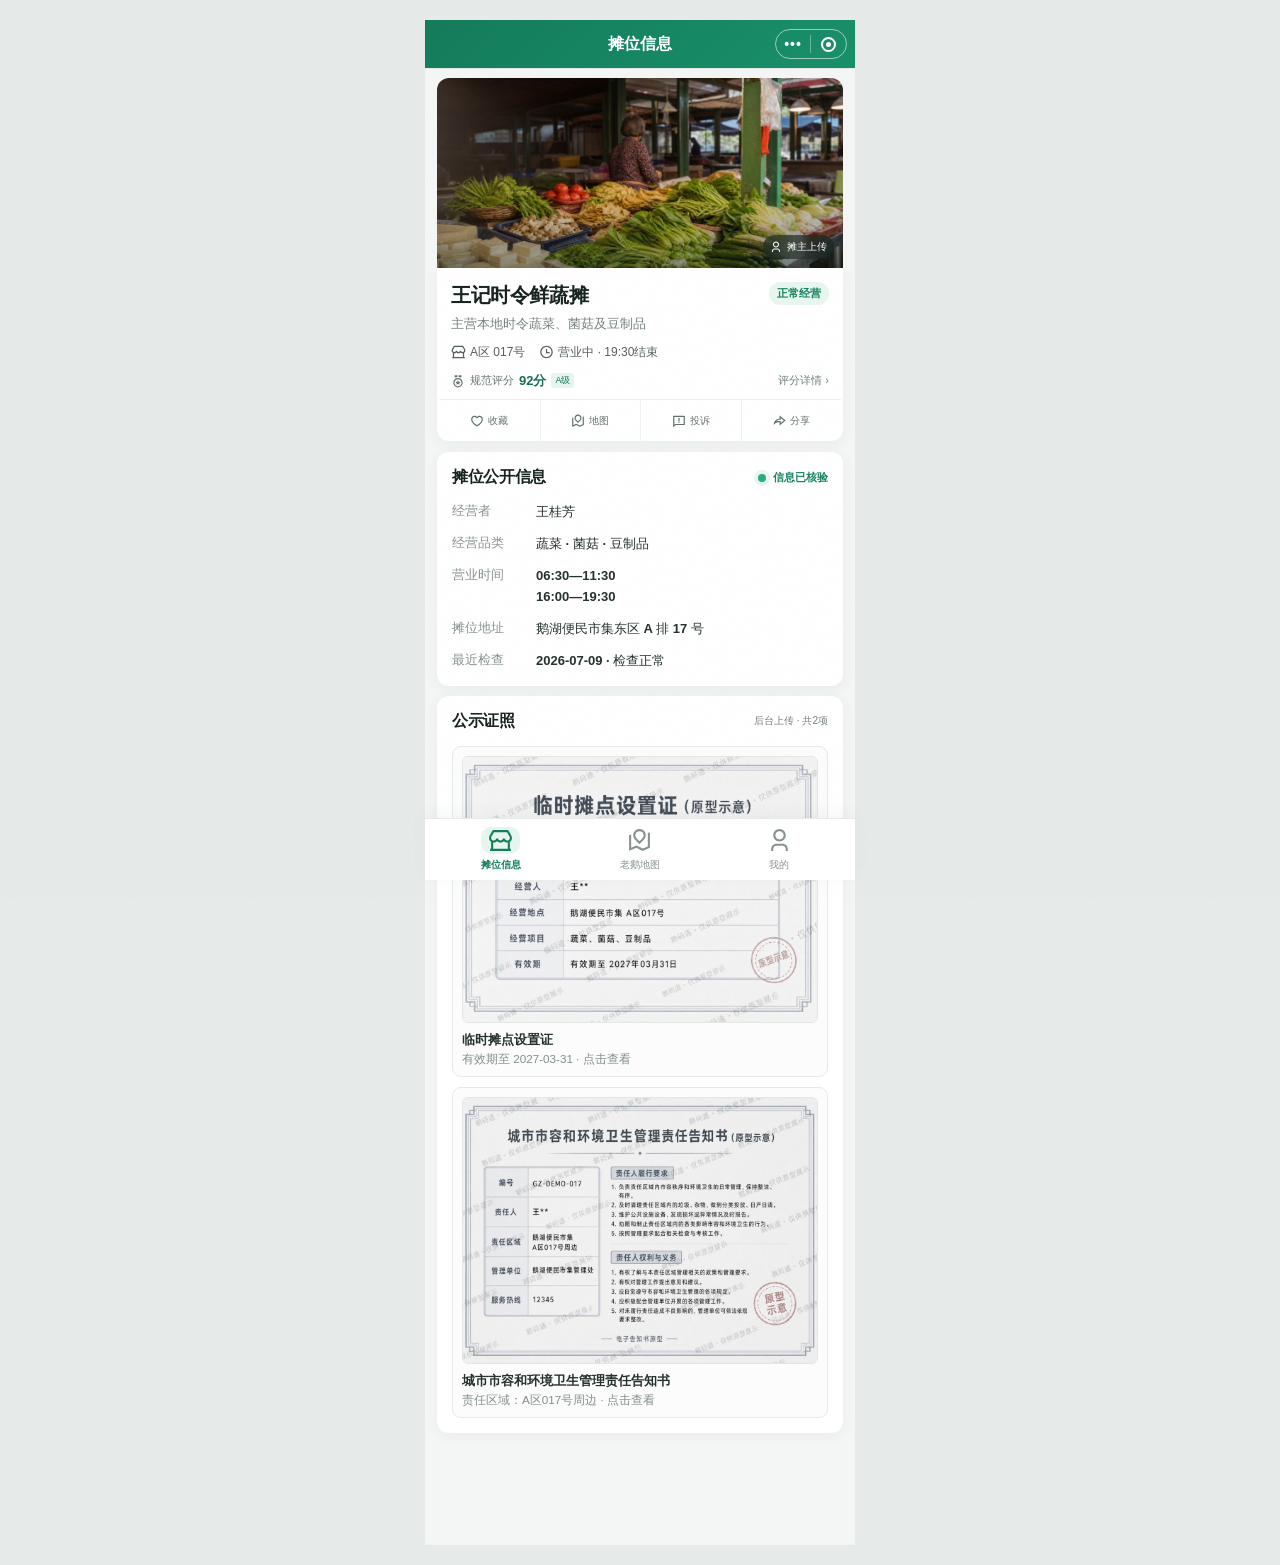
==== commit 1833f2e2: "压缩图片与图标资源" ====
--- a/h5-prototype.html
+++ b/h5-prototype.html
@@ -5,13 +5,13 @@
   <meta name="viewport" content="width=device-width,initial-scale=1,viewport-fit=cover">
   <meta name="description" content="鹅码通 H5 展示原型：扫码查摊位、地图找服务、分身份管理事项">
   <meta name="theme-color" content="#f5f2e9">
-  <title>鹅码通 · H5 视觉原型 V0.4</title>
+  <title>鹅码通 · H5 视觉原型 V0.6</title>
   <style>
     :root{--ink:#20302a;--muted:#68736e;--paper:#f5f2e9;--card:#fffdf8;--line:#dfddd2;--green:#176b4d;--green2:#dcece3;--orange:#db692b;--orange2:#f8e4d7;--blue:#3478a0;--blue2:#e0edf3;--yellow:#b78722;--yellow2:#f5ebcf;--red:#b84a43;--shadow:0 16px 44px rgba(35,55,44,.10),0 2px 8px rgba(35,55,44,.05);--r:22px}
     *{box-sizing:border-box}html{background:#dfe4df;color:var(--ink);font-family:"PingFang SC","Hiragino Sans GB","Microsoft YaHei",sans-serif;-webkit-font-smoothing:antialiased}body{margin:0}button,input,textarea{font:inherit}button{cursor:pointer;color:inherit}.app{width:min(430px,100%);min-height:100dvh;margin:auto;background:var(--paper);position:relative;padding-bottom:88px;overflow:hidden;box-shadow:0 0 55px rgba(27,49,38,.18)}
     .app:before{content:"";position:fixed;inset:0;pointer-events:none;opacity:.22;background-image:url("data:image/svg+xml,%3Csvg xmlns='http://www.w3.org/2000/svg' width='120' height='120' viewBox='0 0 120 120'%3E%3Cfilter id='n'%3E%3CfeTurbulence type='fractalNoise' baseFrequency='.9' numOctaves='2' stitchTiles='stitch'/%3E%3C/filter%3E%3Crect width='100%25' height='100%25' filter='url(%23n)' opacity='.08'/%3E%3C/svg%3E")}.screen{display:none;animation:enter .28s ease both}.screen.active{display:block}@keyframes enter{from{opacity:0;transform:translateY(5px)}to{opacity:1;transform:none}}
     .icon{width:20px;height:20px;stroke:currentColor;fill:none;stroke-width:1.8;stroke-linecap:round;stroke-linejoin:round}.icon.lg{width:25px;height:25px}.topbar{height:58px;padding:10px 18px;display:flex;align-items:center;justify-content:space-between}.brand{display:flex;align-items:center;gap:9px;font-weight:800;letter-spacing:-.02em}.goose{width:34px;height:34px;border-radius:11px 11px 14px 8px;display:grid;place-items:center;background:var(--ink);color:#fff;font-family:Georgia,serif;font-size:20px}.top-action{height:36px;padding:0 12px;border:1px solid var(--line);border-radius:11px;background:rgba(255,253,248,.8);font-weight:650;font-size:12px;display:flex;align-items:center;gap:6px}
-    .hero{margin:4px 14px 0;border-radius:28px 28px 28px 10px;min-height:270px;padding:22px;color:#fff;position:relative;overflow:hidden;background:#183b2e url("assets/stall-wangji-cover-v1.png") center/cover no-repeat}.hero:before{content:"";position:absolute;inset:0;background:linear-gradient(90deg,rgba(11,31,23,.9) 0%,rgba(11,31,23,.66) 48%,rgba(11,31,23,.12) 100%),linear-gradient(0deg,rgba(8,24,17,.68),transparent 58%)}.hero>*{position:relative;z-index:1}.photo-source{position:absolute;z-index:2;right:13px;top:13px;padding:6px 8px;border-radius:9px;background:rgba(12,29,22,.55);backdrop-filter:blur(8px);font-size:9px;color:rgba(255,255,255,.82);display:flex;align-items:center;gap:5px}.scan-label{font-size:12px;color:#d7e6df;display:flex;align-items:center;gap:6px}.hero h1{font-size:30px;line-height:1.16;margin:48px 0 10px;letter-spacing:-.06em;max-width:270px;text-shadow:0 2px 16px rgba(0,0,0,.28)}.hero p{font-size:13px;color:rgba(255,255,255,.78);margin:0;max-width:265px;line-height:1.65}.hero-foot{position:absolute;left:22px;right:22px;bottom:20px;display:flex;justify-content:space-between;align-items:center}.status{display:inline-flex;align-items:center;gap:7px;font-size:12px;font-weight:700}.status i{width:8px;height:8px;border-radius:50%;background:#78d49f;box-shadow:0 0 0 5px rgba(120,212,159,.13)}.stall-code{font-family:ui-monospace,SFMono-Regular,Menlo,monospace;font-size:11px;color:#d7e6df}
+    .hero{margin:4px 14px 0;border-radius:28px 28px 28px 10px;min-height:270px;padding:22px;color:#fff;position:relative;overflow:hidden;background:#183b2e url("assets/stall-wangji-cover-v2.jpg") center/cover no-repeat}.hero:before{content:"";position:absolute;inset:0;background:linear-gradient(90deg,rgba(11,31,23,.9) 0%,rgba(11,31,23,.66) 48%,rgba(11,31,23,.12) 100%),linear-gradient(0deg,rgba(8,24,17,.68),transparent 58%)}.hero>*{position:relative;z-index:1}.photo-source{position:absolute;z-index:2;right:13px;top:13px;padding:6px 8px;border-radius:9px;background:rgba(12,29,22,.55);backdrop-filter:blur(8px);font-size:9px;color:rgba(255,255,255,.82);display:flex;align-items:center;gap:5px}.scan-label{font-size:12px;color:#d7e6df;display:flex;align-items:center;gap:6px}.hero h1{font-size:30px;line-height:1.16;margin:48px 0 10px;letter-spacing:-.06em;max-width:270px;text-shadow:0 2px 16px rgba(0,0,0,.28)}.hero p{font-size:13px;color:rgba(255,255,255,.78);margin:0;max-width:265px;line-height:1.65}.hero-foot{position:absolute;left:22px;right:22px;bottom:20px;display:flex;justify-content:space-between;align-items:center}.status{display:inline-flex;align-items:center;gap:7px;font-size:12px;font-weight:700}.status i{width:8px;height:8px;border-radius:50%;background:#78d49f;box-shadow:0 0 0 5px rgba(120,212,159,.13)}.stall-code{font-family:ui-monospace,SFMono-Regular,Menlo,monospace;font-size:11px;color:#d7e6df}
     .content{padding:15px 14px 25px}.action-row{display:grid;grid-template-columns:1fr 1fr;gap:10px;margin-bottom:14px}.action{border:0;border-radius:16px;background:var(--card);padding:14px;text-align:left;box-shadow:var(--shadow);display:flex;gap:11px;align-items:center}.action:active,.nav-btn:active,.chip:active,.list-item:active{transform:scale(.975)}.action .bubble{width:38px;height:38px;border-radius:13px;background:var(--green2);color:var(--green);display:grid;place-items:center}.action.secondary .bubble{background:var(--orange2);color:var(--orange)}.action strong{display:block;font-size:13px}.action small{display:block;color:var(--muted);font-size:10px;margin-top:3px}
     .section{background:var(--card);border-radius:var(--r);padding:18px;margin-top:12px;box-shadow:0 5px 22px rgba(40,55,45,.055)}.section-head{display:flex;justify-content:space-between;align-items:center;margin-bottom:15px}.section-head h2{font-size:16px;margin:0;letter-spacing:-.02em}.text-btn{border:0;background:none;color:var(--green);font-size:12px;font-weight:700;padding:5px}.rating-card{padding:0;overflow:hidden}.rating-top{padding:18px;display:grid;grid-template-columns:96px 1fr;gap:17px;align-items:center}.rating-score{border-right:1px solid var(--line)}.rating-score strong{display:block;font:800 42px/1 Georgia,serif;color:var(--ink);letter-spacing:-.06em}.rating-level{display:inline-flex;margin-top:7px;padding:4px 7px;border-radius:7px;background:var(--green2);color:var(--green);font-size:10px;font-weight:800}.rating-score small{display:block;color:var(--muted);font-size:10px;margin-top:6px}.rating-bars{display:grid;gap:7px}.rating-row{display:grid;grid-template-columns:55px 1fr 32px;gap:7px;align-items:center;font-size:10px;color:var(--muted)}.rating-row b{font-size:10px;color:var(--ink);text-align:right}.bar-track{height:5px;border-radius:5px;background:#ebe9df;overflow:hidden}.bar-fill{height:100%;border-radius:5px;background:var(--green)}.rating-rule{width:100%;border:0;border-top:1px solid #ece9df;background:#f5f3ec;min-height:41px;padding:0 17px;display:flex;align-items:center;justify-content:space-between;color:var(--muted);font-size:10px;text-align:left}.rating-rule strong{color:var(--green);font-size:11px}.info-list{margin:0;display:grid;gap:13px}.info-row{display:grid;grid-template-columns:74px 1fr;gap:12px;font-size:13px}.info-row dt{color:var(--muted)}.info-row dd{margin:0;font-weight:600;line-height:1.55}.license{padding:13px;background:#f2f4ed;border-radius:14px;display:flex;align-items:center;gap:12px;margin-top:10px}.license-mark{width:42px;height:48px;border-radius:8px;background:#fff;border:1px solid #d5dacd;display:grid;place-items:center;color:var(--green)}.license strong{font-size:13px}.license p{font-size:11px;color:var(--muted);margin:4px 0 0}.chev{margin-left:auto;color:#89918d}.owner-edit{display:none;width:100%;margin-top:12px;border:1px dashed #83aa98;background:var(--green2);color:var(--green);border-radius:13px;min-height:44px;font-weight:700}.owner-edit.show{display:block}
     .map-head{padding:8px 16px 12px}.map-head h1,.mine-head h1{font-size:27px;margin:12px 0 5px;letter-spacing:-.055em}.map-head p,.mine-head p{font-size:12px;color:var(--muted);margin:0}.search{margin-top:17px;height:48px;border-radius:16px;background:var(--card);box-shadow:var(--shadow);display:flex;align-items:center;gap:10px;padding:0 14px}.search input{border:0;outline:0;background:transparent;min-width:0;flex:1;font-size:13px;color:var(--ink)}.locate{border:0;background:none;color:var(--green);padding:6px}.chips{display:flex;gap:8px;overflow:auto;padding:4px 16px 12px;scrollbar-width:none}.chips::-webkit-scrollbar{display:none}.chip{white-space:nowrap;border:1px solid var(--line);background:rgba(255,253,248,.86);height:34px;border-radius:11px;padding:0 12px;font-size:12px;font-weight:650;display:flex;align-items:center;gap:6px}.chip.active{background:var(--ink);border-color:var(--ink);color:#fff}.mini-dot{width:8px;height:8px;border-radius:3px;background:currentColor}
@@ -28,12 +28,14 @@
     .wechat-nav{height:48px;display:grid;grid-template-columns:76px 1fr 76px;align-items:center;padding:0 8px;position:sticky;top:0;z-index:15;background:#777;color:#fff}.wechat-nav>strong{text-align:center;font-size:16px;font-weight:600}.nav-placeholder{width:40px}.wechat-capsule{justify-self:end;width:72px;height:30px;border:1px solid rgba(255,255,255,.55);border-radius:16px;display:grid;grid-template-columns:1fr 1fr;align-items:center;text-align:center;font-weight:700;letter-spacing:1px}.wechat-capsule span{border-right:1px solid rgba(255,255,255,.35);line-height:18px}.wechat-capsule i{width:15px;height:15px;border:2px solid #fff;border-radius:50%;margin:auto;position:relative}.wechat-capsule i:after{content:"";position:absolute;width:5px;height:5px;background:#fff;border-radius:50%;left:3px;top:3px}.page-intro{padding:12px 14px 10px;background:#fff;border-bottom:1px solid var(--line)}.page-intro h1{font-size:18px;margin:0;letter-spacing:0}.page-intro p{font-size:12px;color:var(--muted);margin:5px 0 0}.map-head,.mine-head{padding:0}.map-head .wechat-nav,.mine-head .wechat-nav{background:#777;color:#fff;border:0}.map-head .page-intro+.search{margin-top:10px}.map-tools{position:absolute;right:12px;top:92px;display:grid;gap:8px;z-index:4}.map-tool{width:40px;height:40px;border:1px solid #ccc;border-radius:4px;background:#fff;display:grid;place-items:center;color:#555}.map-list{background:#f3f4f5}.nearby-title h2{font-size:15px}.identity-card{margin:10px 12px 0;padding:16px;background:#777;color:#fff;border-radius:8px;display:flex;align-items:center;gap:12px}.identity-card .avatar{flex:0 0 auto}.identity-card h2{font-size:16px;margin:0 0 5px}.identity-card p{font-size:11px;color:#eee;margin:0}.identity-card .primary,.identity-card .role-switch{margin-left:auto;min-height:36px;background:#fff;color:#555;border:0}.service-heading{padding:13px 14px 7px;color:#555;font-size:13px;font-weight:600}.service-heading.hide{display:none}.work-grid{margin-top:0}.menu-block{margin-top:0}.guest-services{margin-top:10px}.license-gallery{display:grid;gap:10px}.license-upload{width:100%;border:1px solid #d5d5d5;border-radius:6px;background:#fafafa;padding:8px;text-align:left}.license-upload img{display:block;width:100%;aspect-ratio:4/3;object-fit:cover;filter:grayscale(1);border:1px solid #ddd;background:#eee}.license-upload strong{display:block;font-size:13px;margin-top:8px}.license-upload small{display:block;color:var(--muted);margin-top:3px}.license-viewer{width:100%;display:block;border:1px solid #ddd;filter:grayscale(1);background:#eee}.upload-source{font-size:10px;color:var(--muted);font-weight:400}.icon{fill:currentColor;stroke:none}.rating-card.compact{padding:0}.score-compact{width:100%;min-height:72px;border:0;background:#fff;padding:11px 13px;display:grid;grid-template-columns:auto 1fr auto;gap:12px;align-items:center;text-align:left}.score-number{font-size:28px;font-weight:800;line-height:1;color:#333;font-variant-numeric:tabular-nums}.score-number small{font-size:11px;margin-left:2px}.score-grade{display:block;width:max-content;margin-top:5px;padding:2px 5px;border-radius:3px;background:#e5e5e5;color:#555;font-size:9px}.score-summary strong{display:block;font-size:13px}.score-summary span{display:block;font-size:10px;color:var(--muted);margin-top:4px}.score-more{color:#555;font-size:11px;white-space:nowrap}.stall-summary{padding-bottom:0}.summary-score{width:100%;height:30px;margin-top:5px;padding:0;border:0;background:transparent;display:flex;align-items:center;justify-content:space-between;color:#666;font-size:11px}.summary-score>span{display:flex;align-items:center;gap:5px}.summary-score .icon{width:14px;height:14px}.summary-score b{font-size:13px;color:#333;font-variant-numeric:tabular-nums}.summary-score i{font-style:normal;padding:1px 4px;border-radius:3px;background:#e8e8e8;font-size:9px;color:#555}.summary-score em{font-style:normal;color:#777}.summary-actions{height:40px;margin:5px -12px 0;border-top:1px solid var(--line);display:grid;grid-template-columns:repeat(4,1fr)}.summary-action{min-width:0;border:0;background:transparent;display:flex;align-items:center;justify-content:center;gap:4px;color:#777;font-size:10px}.summary-action+.summary-action{border-left:1px solid #eee}.summary-action .icon{width:14px;height:14px}.summary-action:active{background:#f3f3f3;color:#333}
     /* V0.4 首页视觉定稿：微信 H5 × 政务民生服务 */
     :root{--paper:#f4f6f5;--card:#fff;--ink:#17231f;--muted:#75807b;--line:#e8ecea;--green:#16835f;--green2:#e8f5f0;--shadow:0 3px 14px rgba(25,67,51,.055);--r:12px}
-    html{background:#e6eae8}.app{border:0;background:var(--paper)}.wechat-nav{background:linear-gradient(135deg,#147b5b,#19906a);box-shadow:0 1px 0 rgba(0,0,0,.06)}.hero{height:190px;margin:10px 12px 0;border-radius:12px 12px 0 0;background:#d6ddd9 url("assets/stall-wangji-cover-v1.png") center 58%/cover no-repeat}.hero:before{display:block;background:linear-gradient(0deg,rgba(13,36,28,.36),transparent 42%)}.hero:after{display:none}.hero .photo-source{display:flex;filter:none;right:9px;bottom:9px;padding:5px 7px;border-radius:12px;background:rgba(18,35,29,.56);color:#fff}.stall-summary{margin:0 12px;padding:14px 14px 0;border:0;border-radius:0 0 12px 12px;box-shadow:var(--shadow)}.stall-title-row h1{font-size:20px;color:var(--ink);font-weight:700;letter-spacing:-.02em}.gov-status{height:23px;padding:0 8px;border-radius:12px;background:#e7f6ef;color:#13815d}.stall-summary p{margin-top:5px;color:#78827d}.stall-meta{margin-top:8px;color:#56615c}.summary-score{height:29px;margin-top:4px;color:#6b7671}.summary-score b{color:#176f54}.summary-score i{background:#e7f4ef;color:#147858}.summary-score em{color:#74807a}.summary-actions{height:42px;margin-top:4px;border-color:#edf0ee}.summary-action{color:#68736e}.summary-action .icon{color:#5e7068}.summary-action+.summary-action{border-color:#f0f2f1}.content{padding-top:1px}.section{margin-top:10px;border:0;border-radius:12px;box-shadow:var(--shadow);padding:15px}.section-head{margin-bottom:14px}.section-head h2{font-size:16px;color:var(--ink)}.status{font-size:11px}.status i{filter:none;background:#24ae7d;box-shadow:0 0 0 4px #e7f6ef}.info-list{gap:12px}.info-row{grid-template-columns:72px 1fr}.info-row dt{color:#8a948f}.info-row dd{color:#26322d;font-weight:550}.license-upload{padding:9px;border-color:#e5eae7;border-radius:9px;background:#fbfcfb}.license-upload img{filter:none;border-color:#e2e7e4;border-radius:6px}.license-upload strong{font-size:13px;color:#26322d}.license-upload small{color:#84908a}.bottom-nav{height:62px;border-color:#e6ebe8;box-shadow:0 -5px 16px rgba(31,64,51,.045)}.nav-btn{color:#89938e}.nav-btn.active{color:#147d5b}.nav-btn.active .nav-icon{background:#e7f5ef;border-radius:10px}.nav-icon{height:27px}.sheet{background:#fff}.primary{background:#16835f}.role-option.active{border-color:#16835f;background:#e8f5f0}.license-viewer{filter:none}.toast{background:#203a31}
+    html{background:#e6eae8}.app{border:0;background:var(--paper)}.wechat-nav{background:linear-gradient(135deg,#147b5b,#19906a);box-shadow:0 1px 0 rgba(0,0,0,.06)}.hero{height:190px;margin:10px 12px 0;border-radius:12px 12px 0 0;background:#d6ddd9 url("assets/stall-wangji-cover-v2.jpg") center 58%/cover no-repeat}.hero:before{display:block;background:linear-gradient(0deg,rgba(13,36,28,.36),transparent 42%)}.hero:after{display:none}.hero .photo-source{display:flex;filter:none;right:9px;bottom:9px;padding:5px 7px;border-radius:12px;background:rgba(18,35,29,.56);color:#fff}.stall-summary{margin:0 12px;padding:14px 14px 0;border:0;border-radius:0 0 12px 12px;box-shadow:var(--shadow)}.stall-title-row h1{font-size:20px;color:var(--ink);font-weight:700;letter-spacing:-.02em}.gov-status{height:23px;padding:0 8px;border-radius:12px;background:#e7f6ef;color:#13815d}.stall-summary p{margin-top:5px;color:#78827d}.stall-meta{margin-top:8px;color:#56615c}.summary-score{height:29px;margin-top:4px;color:#6b7671}.summary-score b{color:#176f54}.summary-score i{background:#e7f4ef;color:#147858}.summary-score em{color:#74807a}.summary-actions{height:42px;margin-top:4px;border-color:#edf0ee}.summary-action{color:#68736e}.summary-action .icon{color:#5e7068}.summary-action+.summary-action{border-color:#f0f2f1}.content{padding-top:1px}.section{margin-top:10px;border:0;border-radius:12px;box-shadow:var(--shadow);padding:15px}.section-head{margin-bottom:14px}.section-head h2{font-size:16px;color:var(--ink)}.status{font-size:11px}.status i{filter:none;background:#24ae7d;box-shadow:0 0 0 4px #e7f6ef}.info-list{gap:12px}.info-row{grid-template-columns:72px 1fr}.info-row dt{color:#8a948f}.info-row dd{color:#26322d;font-weight:550}.license-upload{padding:9px;border-color:#e5eae7;border-radius:9px;background:#fbfcfb}.license-upload img{filter:none;border-color:#e2e7e4;border-radius:6px}.license-upload strong{font-size:13px;color:#26322d}.license-upload small{color:#84908a}.bottom-nav{height:62px;border-color:#e6ebe8;box-shadow:0 -5px 16px rgba(31,64,51,.045)}.nav-btn{color:#89938e}.nav-btn.active{color:#147d5b}.nav-btn.active .nav-icon{background:#e7f5ef;border-radius:10px}.nav-icon{height:27px}.sheet{background:#fff}.primary{background:#16835f}.role-option.active{border-color:#16835f;background:#e8f5f0}.license-viewer{filter:none}.toast{background:#203a31}
     /* V0.4 其余页面视觉同步 */
     .map-head,.mine-head{background:#fff}.map-head .wechat-nav,.mine-head .wechat-nav{background:linear-gradient(135deg,#147b5b,#19906a)}.page-intro{padding:13px 14px 11px;border-color:#eef1ef}.page-intro h1{font-size:19px;color:var(--ink)}.page-intro p{color:#7d8882}.search{height:42px;margin:0 12px 10px;border:1px solid #e8ecea;border-radius:10px;background:#f7f9f8;color:#71807a}.locate{color:#16835f}.chips{gap:7px;padding:2px 12px 11px}.chip{height:32px;border-radius:9px;border-color:#e3e9e6;color:#65726c;font-weight:500}.chip.active{background:#16835f;border-color:#16835f;color:#fff}.map{height:410px;background-color:#e9eee9;background-image:linear-gradient(28deg,transparent 46%,rgba(255,255,255,.95) 47%,rgba(255,255,255,.95) 51%,transparent 52%),linear-gradient(118deg,transparent 35%,rgba(255,255,255,.78) 36%,rgba(255,255,255,.78) 40%,transparent 41%),linear-gradient(0deg,rgba(41,112,82,.07) 1px,transparent 1px),linear-gradient(90deg,rgba(41,112,82,.07) 1px,transparent 1px)}.river{background:#cfe7eb;border-color:rgba(255,255,255,.72)}.marker[data-type="stall"]{background:#16835f}.marker[data-type="repair"]{background:#dd7535}.marker[data-type="sewing"]{background:#8a5e9f}.marker[data-type="lock"]{background:#b78624}.marker[data-type="toilet"]{background:#347ba4}.marker[data-type="parking"]{background:#536b96}.my-location{background:#2d86dd;box-shadow:0 0 0 8px rgba(45,134,221,.18)}.map-tool{border-color:#e1e7e4;border-radius:10px;color:#537066;box-shadow:0 3px 10px rgba(38,72,57,.08)}.map-note{border:1px solid #e2e8e5;border-radius:11px;box-shadow:0 4px 14px rgba(30,66,50,.08)}.map-note .goose{background:#16835f}.map-list{background:var(--paper);padding-top:12px}.map-list .list-item{border:0;border-radius:12px;box-shadow:var(--shadow)}.nearby-title h2{color:var(--ink)}
     .identity-card{margin-top:12px;padding:17px;background:linear-gradient(135deg,#147b5b,#1a906b);border-radius:12px;box-shadow:0 6px 18px rgba(20,108,80,.15)}.identity-card .avatar{width:48px;height:48px;border-radius:50%;background:#fff3d9;color:#795a22}.identity-card h2{font-size:17px}.identity-card p{color:#d9eee6}.identity-card .primary,.identity-card .role-switch{border-radius:17px;color:#147b5b;font-weight:650}.service-heading{padding:15px 14px 8px;color:#53615b;font-size:13px}.menu-block,.guest-services{border:0;border-radius:12px;box-shadow:var(--shadow);background:#fff}.list-item{min-height:58px;border-color:#edf0ee}.list-icon{border-radius:10px;background:#e9f5f0;color:#16835f}.list-item strong{color:#26322d;font-size:13px}.list-item small{color:#88928d}.count{color:#8c9691}.work-grid{gap:8px;margin:0 12px;padding:12px 8px;background:#fff;border:0;border-radius:12px;box-shadow:var(--shadow)}.work-card,.work-card.accent{min-height:86px;padding:7px 2px;border:0;background:#fff;color:var(--ink)}.work-card .list-icon,.work-card.accent .list-icon{background:#e8f5f0;color:#16835f;border-radius:11px}.work-card.accent .list-icon{background:#16835f;color:#fff}.work-card strong{color:#36433d}.work-card b{background:#e45757;color:#fff}.primary{box-shadow:0 6px 15px rgba(22,131,95,.18)}
     /* V0.5 高德式密集点位与身份图标校正 */
     .role-option>.list-icon{display:grid;place-items:center;flex:0 0 36px;padding:0}.role-option>.list-icon .icon{display:block;margin:auto;width:20px;height:20px}.map{height:430px}.marker{width:28px;height:28px;border-width:2px;border-radius:50% 50% 50% 5px;box-shadow:0 3px 8px rgba(29,52,40,.18)}.marker .icon{width:14px;height:14px}.m1{left:17%;top:29%}.m2{left:65%;top:19%}.m3{left:72%;top:66%}.m4{left:39%;top:72%}.m5{left:80%;top:39%}.m6{left:12%;top:66%}.map-point{position:absolute;width:16px;height:16px;padding:0;border:2px solid #fff;border-radius:50%;box-shadow:0 2px 6px rgba(22,47,37,.2)}.map-point[data-type="stall"]{background:#16835f}.map-point[data-type="repair"]{background:#dd7535}.map-point[data-type="sewing"]{background:#8a5e9f}.map-point[data-type="lock"]{background:#b78624}.map-point[data-type="toilet"]{background:#347ba4}.map-point[data-type="parking"]{background:#536b96}.map-point.hidden{opacity:0;pointer-events:none;transform:scale(.6)}.p1{left:29%;top:20%}.p2{left:45%;top:27%}.p3{left:55%;top:13%}.p4{left:82%;top:25%}.p5{left:24%;top:47%}.p6{left:58%;top:48%}.p7{left:67%;top:53%}.p8{left:88%;top:57%}.p9{left:20%;top:79%}.p10{left:51%;top:83%}.p11{left:77%;top:78%}.p12{left:35%;top:58%}.map-cluster{position:absolute;width:34px;height:34px;padding:0;border:3px solid rgba(255,255,255,.9);border-radius:50%;background:#16835f;color:#fff;font-size:11px;font-weight:700;box-shadow:0 0 0 5px rgba(22,131,95,.15),0 3px 8px rgba(22,57,43,.2)}.c1{left:45%;top:37%}.c2{left:72%;top:28%;background:#347ba4;box-shadow:0 0 0 5px rgba(52,123,164,.14),0 3px 8px rgba(22,57,43,.2)}.c3{left:27%;top:62%;background:#8a5e9f;box-shadow:0 0 0 5px rgba(138,94,159,.13),0 3px 8px rgba(22,57,43,.2)}.map-note{padding:10px 12px}.map-note .goose{width:32px!important;height:32px!important}.map-tools{top:104px}.map-tool{width:36px;height:36px}.map-tool .icon{width:18px;height:18px}
+    /* V0.6 全屏地图与底部检索面板 */
+    #map-screen.active{height:calc(100dvh - 62px);display:flex;flex-direction:column;overflow:hidden;background:#e9eee9}.map-head{flex:0 0 48px;position:relative;z-index:12}.map-stage{position:relative;flex:1;min-height:0;overflow:hidden}.map-stage>.map{position:absolute;inset:0;width:100%;height:auto;margin:0;border-radius:0}.map-search-float{position:absolute;z-index:8;top:12px;left:12px;right:58px;height:44px;margin:0;padding:0 13px;border:1px solid rgba(220,228,224,.95);border-radius:12px;background:rgba(255,255,255,.96);box-shadow:0 5px 18px rgba(31,65,52,.13);display:flex;align-items:center;gap:9px}.map-search-float input{min-width:0;flex:1;border:0;outline:0;background:transparent;color:var(--ink);font-size:14px}.map-search-float .locate{padding:5px}.map-tools{top:68px;right:12px}.map-bottom-panel{position:absolute;z-index:10;left:0;right:0;bottom:0;padding:7px 0 10px;background:rgba(255,255,255,.97);border-radius:16px 16px 0 0;box-shadow:0 -6px 22px rgba(31,65,52,.13);backdrop-filter:blur(12px)}.map-panel-handle{width:34px;height:4px;margin:0 auto 8px;border-radius:4px;background:#d7dcd9}.map-bottom-panel .chips{padding:0 12px 10px;background:transparent}.map-result-head{padding:0 14px 8px;display:flex;align-items:end;justify-content:space-between}.map-result-head strong{font-size:15px;color:var(--ink)}.map-result-head small{font-size:10px;color:var(--muted)}.map-bottom-panel .map-list{padding:0 12px;background:transparent}.map-bottom-panel .list-item{min-height:56px;padding:7px 10px;border:1px solid #edf0ee;box-shadow:none}.map-bottom-panel .list-icon{width:34px;height:34px}.map-bottom-panel .nearby-title,.map-note{display:none}.my-location{top:43%}
     @media(min-width:431px){body{padding:20px 0}.app{min-height:calc(100dvh - 40px);border-radius:0}.bottom-nav{bottom:20px;border-radius:0}.sheet{border-radius:10px 10px 0 0;margin-bottom:20px}}
     @media(prefers-reduced-motion:reduce){*,*:before,*:after{animation:none!important;transition:none!important}}
   </style>
@@ -63,34 +65,32 @@
 <main class="app" id="app">
   <section class="screen active" id="stall-screen" aria-label="摊位信息">
     <header class="wechat-nav"><span class="nav-placeholder"></span><strong>摊位信息</strong><span class="wechat-capsule" aria-label="微信页面操作"><span>•••</span><i></i></span></header>
-    <article class="hero" role="img" aria-label="王记时令鲜蔬摊现场照片"><span class="photo-source"><svg class="icon" style="width:12px;height:12px"><use href="assets/remixicon.symbol.svg#ri-user-3-line"/></svg>摊主上传</span></article>
-    <section class="stall-summary"><div class="stall-title-row"><h1>王记时令鲜蔬摊</h1><span class="gov-status">正常经营</span></div><p>主营本地时令蔬菜、菌菇及豆制品</p><div class="stall-meta"><span><svg class="icon" style="width:15px"><use href="assets/remixicon.symbol.svg#ri-store-2-line"/></svg>A区 017号</span><span><svg class="icon" style="width:15px"><use href="assets/remixicon.symbol.svg#ri-time-line"/></svg>营业中 · 19:30结束</span></div><button class="summary-score" id="rating-rule"><span><svg class="icon"><use href="assets/remixicon.symbol.svg#ri-medal-line"/></svg>规范评分 <b>92分</b><i>A级</i></span><em>评分详情 ›</em></button><div class="summary-actions"><button class="summary-action" id="favorite"><svg class="icon"><use href="assets/remixicon.symbol.svg#ri-heart-3-line"/></svg><span>收藏</span></button><button class="summary-action" data-tab="map-screen"><svg class="icon"><use href="assets/remixicon.symbol.svg#ri-road-map-line"/></svg><span>地图</span></button><button class="summary-action" data-toast="投诉入口演示：登录后提交"><svg class="icon"><use href="assets/remixicon.symbol.svg#ri-feedback-line"/></svg><span>投诉</span></button><button class="summary-action" data-toast="已生成摊位分享卡片"><svg class="icon"><use href="assets/remixicon.symbol.svg#ri-share-forward-line"/></svg><span>分享</span></button></div></section>
+    <article class="hero" role="img" aria-label="王记时令鲜蔬摊现场照片"><span class="photo-source"><svg class="icon" style="width:12px;height:12px"><use href="assets/remixicon.used.symbol.svg#ri-user-3-line"/></svg>摊主上传</span></article>
+    <section class="stall-summary"><div class="stall-title-row"><h1>王记时令鲜蔬摊</h1><span class="gov-status">正常经营</span></div><p>主营本地时令蔬菜、菌菇及豆制品</p><div class="stall-meta"><span><svg class="icon" style="width:15px"><use href="assets/remixicon.used.symbol.svg#ri-store-2-line"/></svg>A区 017号</span><span><svg class="icon" style="width:15px"><use href="assets/remixicon.used.symbol.svg#ri-time-line"/></svg>营业中 · 19:30结束</span></div><button class="summary-score" id="rating-rule"><span><svg class="icon"><use href="assets/remixicon.used.symbol.svg#ri-medal-line"/></svg>规范评分 <b>92分</b><i>A级</i></span><em>评分详情 ›</em></button><div class="summary-actions"><button class="summary-action" id="favorite"><svg class="icon"><use href="assets/remixicon.used.symbol.svg#ri-heart-3-line"/></svg><span>收藏</span></button><button class="summary-action" data-tab="map-screen"><svg class="icon"><use href="assets/remixicon.used.symbol.svg#ri-road-map-line"/></svg><span>地图</span></button><button class="summary-action" data-toast="投诉入口演示：登录后提交"><svg class="icon"><use href="assets/remixicon.used.symbol.svg#ri-feedback-line"/></svg><span>投诉</span></button><button class="summary-action" data-toast="已生成摊位分享卡片"><svg class="icon"><use href="assets/remixicon.used.symbol.svg#ri-share-forward-line"/></svg><span>分享</span></button></div></section>
     <div class="content">
       <section class="section"><div class="section-head"><h2>摊位公开信息</h2><span class="status" style="color:var(--green)"><i></i>信息已核验</span></div><dl class="info-list"><div class="info-row"><dt>经营者</dt><dd>王桂芳</dd></div><div class="info-row"><dt>经营品类</dt><dd>蔬菜 · 菌菇 · 豆制品</dd></div><div class="info-row"><dt>营业时间</dt><dd>06:30—11:30<br>16:00—19:30</dd></div><div class="info-row"><dt>摊位地址</dt><dd>鹅湖便民市集东区 A 排 17 号</dd></div><div class="info-row"><dt>最近检查</dt><dd>2026-07-09 · 检查正常</dd></div></dl></section>
-      <section class="section"><div class="section-head"><h2>公示证照</h2><span class="upload-source">后台上传 · 共2项</span></div><div class="license-gallery"><button class="license-upload" data-license="assets/license-stall-permit-demo-v1.png" data-license-title="临时摊点设置证"><img src="assets/license-stall-permit-demo-v1.png" alt="临时摊点设置证原型示意缩略图"><strong>临时摊点设置证</strong><small>有效期至 2027-03-31 · 点击查看</small></button><button class="license-upload" data-license="assets/license-sanitation-notice-demo-v1.png" data-license-title="城市市容和环境卫生管理责任告知书"><img src="assets/license-sanitation-notice-demo-v1.png" alt="城市市容和环境卫生管理责任告知书原型示意缩略图"><strong>城市市容和环境卫生管理责任告知书</strong><small>责任区域：A区017号周边 · 点击查看</small></button></div><button class="owner-edit" id="owner-edit"><svg class="icon"><use href="assets/remixicon.symbol.svg#ri-edit-line"/></svg> 编辑我的摊位信息</button></section>
+      <section class="section"><div class="section-head"><h2>公示证照</h2><span class="upload-source">后台上传 · 共2项</span></div><div class="license-gallery"><button class="license-upload" data-license="assets/license-stall-permit-demo-v2.jpg" data-license-title="临时摊点设置证"><img loading="lazy" decoding="async" src="assets/license-stall-permit-demo-v2.jpg" alt="临时摊点设置证原型示意缩略图"><strong>临时摊点设置证</strong><small>有效期至 2027-03-31 · 点击查看</small></button><button class="license-upload" data-license="assets/license-sanitation-notice-demo-v2.jpg" data-license-title="城市市容和环境卫生管理责任告知书"><img loading="lazy" decoding="async" src="assets/license-sanitation-notice-demo-v2.jpg" alt="城市市容和环境卫生管理责任告知书原型示意缩略图"><strong>城市市容和环境卫生管理责任告知书</strong><small>责任区域：A区017号周边 · 点击查看</small></button></div><button class="owner-edit" id="owner-edit"><svg class="icon"><use href="assets/remixicon.used.symbol.svg#ri-edit-line"/></svg> 编辑我的摊位信息</button></section>
     </div>
   </section>
 
   <section class="screen" id="map-screen" aria-label="老鹅地图">
-    <header class="map-head"><div class="wechat-nav"><span class="nav-placeholder"></span><strong>老鹅地图</strong><span class="wechat-capsule" aria-label="微信页面操作"><span>•••</span><i></i></span></div><div class="page-intro"><h1>附近便民服务</h1><p>当前位置：鹅湖便民市集附近</p></div><label class="search"><svg class="icon"><use href="assets/remixicon.symbol.svg#ri-search-line"/></svg><input id="map-search" placeholder="搜索摊位或便民服务"><button class="locate" aria-label="重新定位" data-toast="已定位到鹅湖便民市集"><svg class="icon"><use href="assets/remixicon.symbol.svg#ri-map-pin-2-line"/></svg></button></label></header>
-    <div class="chips" id="chips"><button class="chip active" data-filter="all">全部</button><button class="chip" data-filter="stall"><i class="mini-dot" style="color:var(--green)"></i>摊位</button><button class="chip" data-filter="sewing"><i class="mini-dot" style="color:#8a5e9f"></i>织补</button><button class="chip" data-filter="repair"><i class="mini-dot" style="color:var(--orange)"></i>修车</button><button class="chip" data-filter="lock"><i class="mini-dot" style="color:var(--yellow)"></i>开锁</button><button class="chip" data-filter="toilet"><i class="mini-dot" style="color:var(--blue)"></i>公厕</button><button class="chip" data-filter="parking"><i class="mini-dot" style="color:#4d6490"></i>停车</button></div>
-    <div class="map"><div class="river"></div><span class="road-name" style="left:21%;top:18%">鹅湖路</span><span class="road-name" style="left:62%;top:55%;transform:rotate(75deg)">新杨巷</span><button class="marker m1" data-type="stall" data-toast="王记时令鲜蔬摊 · 260 米"><svg class="icon"><use href="assets/remixicon.symbol.svg#ri-store-2-line"/></svg></button><button class="marker m2" data-type="repair" data-toast="老周修车铺 · 420 米"><svg class="icon"><use href="assets/remixicon.symbol.svg#ri-tools-line"/></svg></button><button class="marker m3" data-type="toilet" data-toast="鹅湖市集公共卫生间 · 580 米"><svg class="icon"><use href="assets/remixicon.symbol.svg#ri-men-line"/></svg></button><button class="marker m4" data-type="sewing" data-toast="巧手织补 · 650 米"><svg class="icon"><use href="assets/remixicon.symbol.svg#ri-scissors-2-line"/></svg></button><button class="marker m5" data-type="parking" data-toast="市集东停车点 · 320 米"><svg class="icon"><use href="assets/remixicon.symbol.svg#ri-parking-box-line"/></svg></button><button class="marker m6" data-type="lock" data-toast="安信开锁 · 730 米"><svg class="icon"><use href="assets/remixicon.symbol.svg#ri-key-2-line"/></svg></button><button class="map-point p1" data-type="stall" data-toast="阿德早点摊 · 310 米" aria-label="阿德早点摊"></button><button class="map-point p2" data-type="stall" data-toast="张记熟食摊 · 360 米" aria-label="张记熟食摊"></button><button class="map-point p3" data-type="stall" data-toast="便民水果摊 · 390 米" aria-label="便民水果摊"></button><button class="map-point p4" data-type="toilet" data-toast="平山乡公共卫生间 · 610 米" aria-label="公共卫生间"></button><button class="map-point p5" data-type="repair" data-toast="小吴修车点 · 520 米" aria-label="修车点"></button><button class="map-point p6" data-type="stall" data-toast="陈记豆制品 · 450 米" aria-label="陈记豆制品"></button><button class="map-point p7" data-type="parking" data-toast="市集西停车点 · 480 米" aria-label="停车点"></button><button class="map-point p8" data-type="lock" data-toast="便民开锁 · 840 米" aria-label="开锁点"></button><button class="map-point p9" data-type="sewing" data-toast="芳姐织补 · 780 米" aria-label="织补点"></button><button class="map-point p10" data-type="stall" data-toast="老鹅小吃摊 · 690 米" aria-label="老鹅小吃摊"></button><button class="map-point p11" data-type="toilet" data-toast="东停车场公厕 · 920 米" aria-label="公共卫生间"></button><button class="map-point p12" data-type="stall" data-toast="惠民粮油摊 · 570 米" aria-label="惠民粮油摊"></button><button class="map-cluster c1" data-toast="该区域有 12 个摊位" aria-label="12个点位聚合">12</button><button class="map-cluster c2" data-toast="该区域有 8 个便民服务" aria-label="8个点位聚合">8</button><button class="map-cluster c3" data-toast="该区域有 5 个服务点" aria-label="5个点位聚合">5</button><i class="my-location"></i><div class="map-tools"><button class="map-tool" aria-label="回到当前位置" data-toast="已回到当前位置"><svg class="icon"><use href="assets/remixicon.symbol.svg#ri-map-pin-2-line"/></svg></button><button class="map-tool" aria-label="重新扫码" data-toast="扫码查找摊位演示"><svg class="icon"><use href="assets/remixicon.symbol.svg#ri-qr-scan-2-line"/></svg></button></div><div class="map-note"><span class="goose" style="width:34px;height:34px;font-size:17px">鹅</span><span><strong id="map-result">附近发现 18 个服务点</strong><span>密集区域已自动聚合显示</span></span></div></div>
-    <div class="map-list"><div class="nearby-title"><h2>离你最近</h2><small>按距离排序</small></div><button class="list-item" data-tab="stall-screen"><span class="list-icon"><svg class="icon"><use href="assets/remixicon.symbol.svg#ri-store-2-line"/></svg></span><span><strong>王记时令鲜蔬摊</strong><small>蔬菜 · 菌菇 · 06:30 营业</small></span><span class="count">260m ›</span></button></div>
+    <header class="map-head"><div class="wechat-nav"><span class="nav-placeholder"></span><strong>老鹅地图</strong><span class="wechat-capsule" aria-label="微信页面操作"><span>•••</span><i></i></span></div></header>
+    <div class="map-stage"><div class="map"><div class="river"></div><span class="road-name" style="left:21%;top:18%">鹅湖路</span><span class="road-name" style="left:62%;top:55%;transform:rotate(75deg)">新杨巷</span><label class="map-search-float"><svg class="icon"><use href="assets/remixicon.used.symbol.svg#ri-search-line"/></svg><input id="map-search" placeholder="搜索摊位或便民服务"><button class="locate" aria-label="重新定位" data-toast="已定位到鹅湖便民市集"><svg class="icon"><use href="assets/remixicon.used.symbol.svg#ri-map-pin-2-line"/></svg></button></label><button class="marker m1" data-type="stall" data-toast="王记时令鲜蔬摊 · 260 米"><svg class="icon"><use href="assets/remixicon.used.symbol.svg#ri-store-2-line"/></svg></button><button class="marker m2" data-type="repair" data-toast="老周修车铺 · 420 米"><svg class="icon"><use href="assets/remixicon.used.symbol.svg#ri-tools-line"/></svg></button><button class="marker m3" data-type="toilet" data-toast="鹅湖市集公共卫生间 · 580 米"><svg class="icon"><use href="assets/remixicon.used.symbol.svg#ri-men-line"/></svg></button><button class="marker m4" data-type="sewing" data-toast="巧手织补 · 650 米"><svg class="icon"><use href="assets/remixicon.used.symbol.svg#ri-scissors-2-line"/></svg></button><button class="marker m5" data-type="parking" data-toast="市集东停车点 · 320 米"><svg class="icon"><use href="assets/remixicon.used.symbol.svg#ri-parking-box-line"/></svg></button><button class="marker m6" data-type="lock" data-toast="安信开锁 · 730 米"><svg class="icon"><use href="assets/remixicon.used.symbol.svg#ri-key-2-line"/></svg></button><button class="map-point p1" data-type="stall" data-toast="阿德早点摊 · 310 米" aria-label="阿德早点摊"></button><button class="map-point p2" data-type="stall" data-toast="张记熟食摊 · 360 米" aria-label="张记熟食摊"></button><button class="map-point p3" data-type="stall" data-toast="便民水果摊 · 390 米" aria-label="便民水果摊"></button><button class="map-point p4" data-type="toilet" data-toast="平山乡公共卫生间 · 610 米" aria-label="公共卫生间"></button><button class="map-point p5" data-type="repair" data-toast="小吴修车点 · 520 米" aria-label="修车点"></button><button class="map-point p6" data-type="stall" data-toast="陈记豆制品 · 450 米" aria-label="陈记豆制品"></button><button class="map-point p7" data-type="parking" data-toast="市集西停车点 · 480 米" aria-label="停车点"></button><button class="map-point p8" data-type="lock" data-toast="便民开锁 · 840 米" aria-label="开锁点"></button><button class="map-point p9" data-type="sewing" data-toast="芳姐织补 · 780 米" aria-label="织补点"></button><button class="map-point p10" data-type="stall" data-toast="老鹅小吃摊 · 690 米" aria-label="老鹅小吃摊"></button><button class="map-point p11" data-type="toilet" data-toast="东停车场公厕 · 920 米" aria-label="公共卫生间"></button><button class="map-point p12" data-type="stall" data-toast="惠民粮油摊 · 570 米" aria-label="惠民粮油摊"></button><button class="map-cluster c1" data-toast="该区域有 12 个摊位" aria-label="12个点位聚合">12</button><button class="map-cluster c2" data-toast="该区域有 8 个便民服务" aria-label="8个点位聚合">8</button><button class="map-cluster c3" data-toast="该区域有 5 个服务点" aria-label="5个点位聚合">5</button><i class="my-location"></i><div class="map-tools"><button class="map-tool" aria-label="回到当前位置" data-toast="已回到当前位置"><svg class="icon"><use href="assets/remixicon.used.symbol.svg#ri-map-pin-2-line"/></svg></button><button class="map-tool" aria-label="重新扫码" data-toast="扫码查找摊位演示"><svg class="icon"><use href="assets/remixicon.used.symbol.svg#ri-qr-scan-2-line"/></svg></button></div></div><section class="map-bottom-panel"><div class="map-panel-handle"></div><div class="chips" id="chips"><button class="chip active" data-filter="all">全部</button><button class="chip" data-filter="stall"><i class="mini-dot" style="color:var(--green)"></i>摊位</button><button class="chip" data-filter="sewing"><i class="mini-dot" style="color:#8a5e9f"></i>织补</button><button class="chip" data-filter="repair"><i class="mini-dot" style="color:var(--orange)"></i>修车</button><button class="chip" data-filter="lock"><i class="mini-dot" style="color:var(--yellow)"></i>开锁</button><button class="chip" data-filter="toilet"><i class="mini-dot" style="color:var(--blue)"></i>公厕</button><button class="chip" data-filter="parking"><i class="mini-dot" style="color:#4d6490"></i>停车</button></div><div class="map-result-head"><strong id="map-result">附近发现 18 个服务点</strong><small>按距离排序</small></div><div class="map-list"><button class="list-item" data-tab="stall-screen"><span class="list-icon"><svg class="icon"><use href="assets/remixicon.used.symbol.svg#ri-store-2-line"/></svg></span><span><strong>王记时令鲜蔬摊</strong><small>蔬菜 · 菌菇 · 06:30 营业</small></span><span class="count">260m ›</span></button></div></section></div>
   </section>
 
   <section class="screen" id="mine-screen" aria-label="我的">
-    <div id="logged-out"><header class="mine-head"><div class="wechat-nav"><span class="nav-placeholder"></span><strong>我的</strong><span class="wechat-capsule" aria-label="微信页面操作"><span>•••</span><i></i></span></div></header><section class="identity-card"><span class="avatar">未</span><span><h2>当前未登录</h2><p>登录后自动识别用户身份</p></span><button class="primary" id="login-btn">立即登录</button></section><div class="service-heading">个人服务</div><section class="menu-block guest-services"><button class="list-item" data-toast="请先登录后查看收藏"><span class="list-icon"><svg class="icon"><use href="assets/remixicon.symbol.svg#ri-heart-3-line"/></svg></span><span><strong>我的收藏摊位</strong><small>登录后查看常用摊位</small></span><span class="count">›</span></button><button class="list-item" data-toast="请先登录后查看投诉"><span class="list-icon"><svg class="icon"><use href="assets/remixicon.symbol.svg#ri-feedback-line"/></svg></span><span><strong>我的投诉</strong><small>查看投诉记录与办理进度</small></span><span class="count">›</span></button><button class="list-item" data-toast="请先登录后查看建议"><span class="list-icon"><svg class="icon"><use href="assets/remixicon.symbol.svg#ri-file-text-line"/></svg></span><span><strong>我的建议</strong><small>提交建议并查看回复</small></span><span class="count">›</span></button></section></div>
-    <div id="logged-in" class="hide"><header class="mine-head"><div class="wechat-nav"><span class="nav-placeholder"></span><strong>我的</strong><span class="wechat-capsule" aria-label="微信页面操作"><span>•••</span><i></i></span></div></header><section class="identity-card"><span class="avatar">陈</span><span><h2>陈晓</h2><p><span id="role-name">未认证用户</span> · <span id="role-caption">个人账户正常</span></p></span><button class="role-switch" id="switch-role">切换身份</button></section><div class="service-heading hide" id="work-heading">工作服务</div><div id="role-work"></div><div class="service-heading">个人服务</div><section class="menu-block"><button class="list-item" data-toast="收藏列表：王记鲜蔬摊、阿德早点摊"><span class="list-icon"><svg class="icon"><use href="assets/remixicon.symbol.svg#ri-heart-3-line"/></svg></span><span><strong>我的收藏摊位</strong><small>常用摊位和服务</small></span><span class="count">2 ›</span></button><button class="list-item" data-toast="投诉记录：1 项处理中"><span class="list-icon"><svg class="icon"><use href="assets/remixicon.symbol.svg#ri-feedback-line"/></svg></span><span><strong>我的投诉</strong><small>查看提交记录与办理进度</small></span><span class="count">1 ›</span></button><button class="list-item" data-toast="建议记录：3 项"><span class="list-icon"><svg class="icon"><use href="assets/remixicon.symbol.svg#ri-file-text-line"/></svg></span><span><strong>我的建议</strong><small>提交建议并查看回复</small></span><span class="count">3 ›</span></button></section></div>
+    <div id="logged-out"><header class="mine-head"><div class="wechat-nav"><span class="nav-placeholder"></span><strong>我的</strong><span class="wechat-capsule" aria-label="微信页面操作"><span>•••</span><i></i></span></div></header><section class="identity-card"><span class="avatar">未</span><span><h2>当前未登录</h2><p>登录后自动识别用户身份</p></span><button class="primary" id="login-btn">立即登录</button></section><div class="service-heading">个人服务</div><section class="menu-block guest-services"><button class="list-item" data-toast="请先登录后查看收藏"><span class="list-icon"><svg class="icon"><use href="assets/remixicon.used.symbol.svg#ri-heart-3-line"/></svg></span><span><strong>我的收藏摊位</strong><small>登录后查看常用摊位</small></span><span class="count">›</span></button><button class="list-item" data-toast="请先登录后查看投诉"><span class="list-icon"><svg class="icon"><use href="assets/remixicon.used.symbol.svg#ri-feedback-line"/></svg></span><span><strong>我的投诉</strong><small>查看投诉记录与办理进度</small></span><span class="count">›</span></button><button class="list-item" data-toast="请先登录后查看建议"><span class="list-icon"><svg class="icon"><use href="assets/remixicon.used.symbol.svg#ri-file-text-line"/></svg></span><span><strong>我的建议</strong><small>提交建议并查看回复</small></span><span class="count">›</span></button></section></div>
+    <div id="logged-in" class="hide"><header class="mine-head"><div class="wechat-nav"><span class="nav-placeholder"></span><strong>我的</strong><span class="wechat-capsule" aria-label="微信页面操作"><span>•••</span><i></i></span></div></header><section class="identity-card"><span class="avatar">陈</span><span><h2>陈晓</h2><p><span id="role-name">未认证用户</span> · <span id="role-caption">个人账户正常</span></p></span><button class="role-switch" id="switch-role">切换身份</button></section><div class="service-heading hide" id="work-heading">工作服务</div><div id="role-work"></div><div class="service-heading">个人服务</div><section class="menu-block"><button class="list-item" data-toast="收藏列表：王记鲜蔬摊、阿德早点摊"><span class="list-icon"><svg class="icon"><use href="assets/remixicon.used.symbol.svg#ri-heart-3-line"/></svg></span><span><strong>我的收藏摊位</strong><small>常用摊位和服务</small></span><span class="count">2 ›</span></button><button class="list-item" data-toast="投诉记录：1 项处理中"><span class="list-icon"><svg class="icon"><use href="assets/remixicon.used.symbol.svg#ri-feedback-line"/></svg></span><span><strong>我的投诉</strong><small>查看提交记录与办理进度</small></span><span class="count">1 ›</span></button><button class="list-item" data-toast="建议记录：3 项"><span class="list-icon"><svg class="icon"><use href="assets/remixicon.used.symbol.svg#ri-file-text-line"/></svg></span><span><strong>我的建议</strong><small>提交建议并查看回复</small></span><span class="count">3 ›</span></button></section></div>
   </section>
 
-  <nav class="bottom-nav" aria-label="底部导航"><button class="nav-btn active" data-tab="stall-screen"><span class="nav-icon"><svg class="icon lg"><use href="assets/remixicon.symbol.svg#ri-store-2-line"/></svg></span>摊位信息</button><button class="nav-btn" data-tab="map-screen"><span class="nav-icon"><svg class="icon lg"><use href="assets/remixicon.symbol.svg#ri-road-map-line"/></svg></span>老鹅地图</button><button class="nav-btn" data-tab="mine-screen"><span class="nav-icon"><svg class="icon lg"><use href="assets/remixicon.symbol.svg#ri-user-3-line"/></svg></span>我的</button></nav>
+  <nav class="bottom-nav" aria-label="底部导航"><button class="nav-btn active" data-tab="stall-screen"><span class="nav-icon"><svg class="icon lg"><use href="assets/remixicon.used.symbol.svg#ri-store-2-line"/></svg></span>摊位信息</button><button class="nav-btn" data-tab="map-screen"><span class="nav-icon"><svg class="icon lg"><use href="assets/remixicon.used.symbol.svg#ri-road-map-line"/></svg></span>老鹅地图</button><button class="nav-btn" data-tab="mine-screen"><span class="nav-icon"><svg class="icon lg"><use href="assets/remixicon.used.symbol.svg#ri-user-3-line"/></svg></span>我的</button></nav>
 </main>
 
-<div class="sheet-wrap" id="role-sheet"><section class="sheet"><div class="handle"></div><h2>选择演示身份</h2><p>正式产品将根据账户认证结果自动识别。本页用于快速查看三种“我的”状态。</p><div class="roles"><button class="role-option active" data-role="basic"><span class="list-icon"><svg class="icon"><use href="assets/remixicon.symbol.svg#ri-user-3-line"/></svg></span><span><b>未认证用户</b><span>收藏、投诉和建议</span></span></button><button class="role-option" data-role="owner"><span class="list-icon"><svg class="icon"><use href="assets/remixicon.symbol.svg#ri-store-2-line"/></svg></span><span><b>摊主</b><span>基础能力 + 摊位编辑、整改与投诉</span></span></button><button class="role-option" data-role="officer"><span class="list-icon"><svg class="icon"><use href="assets/remixicon.symbol.svg#ri-checkbox-circle-line"/></svg></span><span><b>执法者</b><span>基础能力 + 检查、投诉处理与统计</span></span></button></div><button class="primary full" style="margin-top:18px" id="role-confirm">进入我的</button></section></div>
+<div class="sheet-wrap" id="role-sheet"><section class="sheet"><div class="handle"></div><h2>选择演示身份</h2><p>正式产品将根据账户认证结果自动识别。本页用于快速查看三种“我的”状态。</p><div class="roles"><button class="role-option active" data-role="basic"><span class="list-icon"><svg class="icon"><use href="assets/remixicon.used.symbol.svg#ri-user-3-line"/></svg></span><span><b>未认证用户</b><span>收藏、投诉和建议</span></span></button><button class="role-option" data-role="owner"><span class="list-icon"><svg class="icon"><use href="assets/remixicon.used.symbol.svg#ri-store-2-line"/></svg></span><span><b>摊主</b><span>基础能力 + 摊位编辑、整改与投诉</span></span></button><button class="role-option" data-role="officer"><span class="list-icon"><svg class="icon"><use href="assets/remixicon.used.symbol.svg#ri-checkbox-circle-line"/></svg></span><span><b>执法者</b><span>基础能力 + 检查、投诉处理与统计</span></span></button></div><button class="primary full" style="margin-top:18px" id="role-confirm">进入我的</button></section></div>
 
 <div class="sheet-wrap" id="edit-sheet"><section class="sheet"><div class="handle"></div><h2>编辑摊位信息</h2><p>演示摊主可维护字段。主体信息与证照变更需提交后台审核。</p><div class="field"><label>摊位名称</label><input value="王记时令鲜蔬摊"></div><div class="field"><label>经营品类</label><input value="蔬菜、菌菇、豆制品"></div><div class="field"><label>营业时间</label><input value="06:30—11:30，16:00—19:30"></div><div class="field"><label>变更说明</label><textarea placeholder="请说明本次修改原因">调整夏季经营时间</textarea></div><div class="save-row"><button class="ghost" data-close="edit-sheet">取消</button><button class="primary" id="save-edit">提交审核</button></div></section></div>
 <div class="sheet-wrap" id="rating-sheet"><section class="sheet"><div class="handle"></div><h2>摊位评分规则 · 初版</h2><p>这是基于后台档案和管理检查形成的规范评分，不设置用户评价入口。具体项目与扣分标准待业务确认。</p><div class="menu-block" style="margin:0"><div class="list-item"><span class="list-icon">25</span><span><strong>证照规范</strong><small>证照有效、信息一致、公示完整</small></span></div><div class="list-item"><span class="list-icon">30</span><span><strong>经营规范</strong><small>在规定范围和时段经营、明码标价</small></span></div><div class="list-item"><span class="list-icon">25</span><span><strong>环境卫生</strong><small>摊位整洁、垃圾处理、食品卫生</small></span></div><div class="list-item"><span class="list-icon">20</span><span><strong>检查整改</strong><small>检查结果、整改时效和复查情况</small></span></div></div><div style="padding:13px;margin-top:13px;border-radius:13px;background:var(--yellow2);font-size:11px;line-height:1.65;color:#765819">初步建议：满分 100 分，按检查记录扣分；90—100 分为 A 级，80—89 分为 B 级，60—79 分为 C 级，60 分以下为重点关注。评分变更需留痕并支持摊主申诉。</div><button class="primary full" style="margin-top:18px" data-close="rating-sheet">我知道了</button></section></div>
-<div class="sheet-wrap" id="license-sheet"><section class="sheet"><div class="handle"></div><h2 id="license-title">证照查看</h2><p>证照图片由后台上传，当前图片为带水印的原型替代素材。</p><img class="license-viewer" id="license-preview" src="assets/license-stall-permit-demo-v1.png" alt="证照原型大图"><button class="primary full" style="margin-top:18px" data-close="license-sheet">关闭</button></section></div>
+<div class="sheet-wrap" id="license-sheet"><section class="sheet"><div class="handle"></div><h2 id="license-title">证照查看</h2><p>证照图片由后台上传，当前图片为带水印的原型替代素材。</p><img class="license-viewer" id="license-preview" src="assets/license-stall-permit-demo-v2.jpg" alt="证照原型大图"><button class="primary full" style="margin-top:18px" data-close="license-sheet">关闭</button></section></div>
 <div class="toast" id="toast"></div>
 
 <script>
@@ -103,7 +103,7 @@
   $('#map-search').addEventListener('keydown',e=>{if(e.key==='Enter'){toast(e.target.value?`正在搜索“${e.target.value}”`:'请输入搜索内容');e.target.blur()}});
   function openRole(){selectedRole=currentRole;$$('.role-option').forEach(x=>x.classList.toggle('active',x.dataset.role===selectedRole));$('#role-sheet').classList.add('open')}
   $('#login-btn').onclick=openRole;$('#switch-role').onclick=openRole;$$('.role-option').forEach(x=>x.onclick=()=>{selectedRole=x.dataset.role;$$('.role-option').forEach(y=>y.classList.toggle('active',y===x))});
-  const work={basic:'',owner:`<div class="work-grid"><button class="work-card accent" id="my-stall"><span class="list-icon"><svg class="icon"><use href="assets/remixicon.symbol.svg#ri-store-2-line"/></svg></span><strong>我的摊位</strong><small>王记时令鲜蔬摊</small><b>1</b></button><button class="work-card" data-toast="待整改事项：1 项"><span class="list-icon"><svg class="icon"><use href="assets/remixicon.symbol.svg#ri-checkbox-circle-line"/></svg></span><strong>检查与整改</strong><small>1 项待补充材料</small><b>1</b></button><button class="work-card" data-toast="相关投诉：2 项"><span class="list-icon"><svg class="icon"><use href="assets/remixicon.symbol.svg#ri-feedback-line"/></svg></span><strong>投诉事项</strong><small>查看与摊位相关事项</small><b>2</b></button><button class="work-card" data-toast="证照将于 2027-03-31 到期"><span class="list-icon"><svg class="icon"><use href="assets/remixicon.symbol.svg#ri-time-line"/></svg></span><strong>证照提醒</strong><small>当前均在有效期</small></button></div>`,officer:`<div class="work-grid"><button class="work-card accent" data-toast="今日完成 6 次检查"><span class="list-icon"><svg class="icon"><use href="assets/remixicon.symbol.svg#ri-bar-chart-2-line"/></svg></span><strong>工作统计</strong><small>今日完成 6 项</small><b>6</b></button><button class="work-card" data-toast="开始现场检查演示"><span class="list-icon"><svg class="icon"><use href="assets/remixicon.symbol.svg#ri-checkbox-circle-line"/></svg></span><strong>现场检查</strong><small>扫码或搜索摊位</small><b>3</b></button><button class="work-card" data-toast="待处理投诉：4 项"><span class="list-icon"><svg class="icon"><use href="assets/remixicon.symbol.svg#ri-feedback-line"/></svg></span><strong>投诉处理</strong><small>2 项即将超时</small><b>4</b></button><button class="work-card" data-toast="待复查整改：2 项"><span class="list-icon"><svg class="icon"><use href="assets/remixicon.symbol.svg#ri-time-line"/></svg></span><strong>整改复查</strong><small>按期限优先处理</small><b>2</b></button></div>`};
+  const work={basic:'',owner:`<div class="work-grid"><button class="work-card accent" id="my-stall"><span class="list-icon"><svg class="icon"><use href="assets/remixicon.used.symbol.svg#ri-store-2-line"/></svg></span><strong>我的摊位</strong><small>王记时令鲜蔬摊</small><b>1</b></button><button class="work-card" data-toast="待整改事项：1 项"><span class="list-icon"><svg class="icon"><use href="assets/remixicon.used.symbol.svg#ri-checkbox-circle-line"/></svg></span><strong>检查与整改</strong><small>1 项待补充材料</small><b>1</b></button><button class="work-card" data-toast="相关投诉：2 项"><span class="list-icon"><svg class="icon"><use href="assets/remixicon.used.symbol.svg#ri-feedback-line"/></svg></span><strong>投诉事项</strong><small>查看与摊位相关事项</small><b>2</b></button><button class="work-card" data-toast="证照将于 2027-03-31 到期"><span class="list-icon"><svg class="icon"><use href="assets/remixicon.used.symbol.svg#ri-time-line"/></svg></span><strong>证照提醒</strong><small>当前均在有效期</small></button></div>`,officer:`<div class="work-grid"><button class="work-card accent" data-toast="今日完成 6 次检查"><span class="list-icon"><svg class="icon"><use href="assets/remixicon.used.symbol.svg#ri-bar-chart-2-line"/></svg></span><strong>工作统计</strong><small>今日完成 6 项</small><b>6</b></button><button class="work-card" data-toast="开始现场检查演示"><span class="list-icon"><svg class="icon"><use href="assets/remixicon.used.symbol.svg#ri-checkbox-circle-line"/></svg></span><strong>现场检查</strong><small>扫码或搜索摊位</small><b>3</b></button><button class="work-card" data-toast="待处理投诉：4 项"><span class="list-icon"><svg class="icon"><use href="assets/remixicon.used.symbol.svg#ri-feedback-line"/></svg></span><strong>投诉处理</strong><small>2 项即将超时</small><b>4</b></button><button class="work-card" data-toast="待复查整改：2 项"><span class="list-icon"><svg class="icon"><use href="assets/remixicon.used.symbol.svg#ri-time-line"/></svg></span><strong>整改复查</strong><small>按期限优先处理</small><b>2</b></button></div>`};
   function renderRole(role){currentRole=role;logged=true;$('#logged-out').classList.add('hide');$('#logged-in').classList.remove('hide');const names={basic:'未认证用户',owner:'摊主 · 已认证',officer:'执法者 · 鹅湖中队'},caps={basic:'个人账户正常',owner:'1 项工作待处理',officer:'7 项工作待完成'};$('#role-name').textContent=names[role];$('#role-caption').textContent=caps[role];$('#work-heading').classList.toggle('hide',role==='basic');$('#role-work').innerHTML=work[role];$('#owner-edit').classList.toggle('show',role==='owner');$$('#role-work [data-toast]').forEach(x=>x.onclick=()=>toast(x.dataset.toast));const ms=$('#my-stall');if(ms)ms.onclick=()=>{go('stall-screen');toast('你正在查看本人绑定的摊位')};}
   $('#role-confirm').onclick=()=>{$('#role-sheet').classList.remove('open');renderRole(selectedRole);go('mine-screen');toast('已进入'+$('#role-name').textContent+'演示')};
   $('#owner-edit').onclick=()=>$('#edit-sheet').classList.add('open');$('#rating-rule').onclick=()=>$('#rating-sheet').classList.add('open');$$('[data-license]').forEach(x=>x.onclick=()=>{$('#license-title').textContent=x.dataset.licenseTitle;$('#license-preview').src=x.dataset.license;$('#license-preview').alt=x.dataset.licenseTitle+'原型大图';$('#license-sheet').classList.add('open')});$$('[data-close]').forEach(x=>x.onclick=()=>$('#'+x.dataset.close).classList.remove('open'));$('#save-edit').onclick=()=>{$('#edit-sheet').classList.remove('open');toast('变更已提交，等待后台审核')};
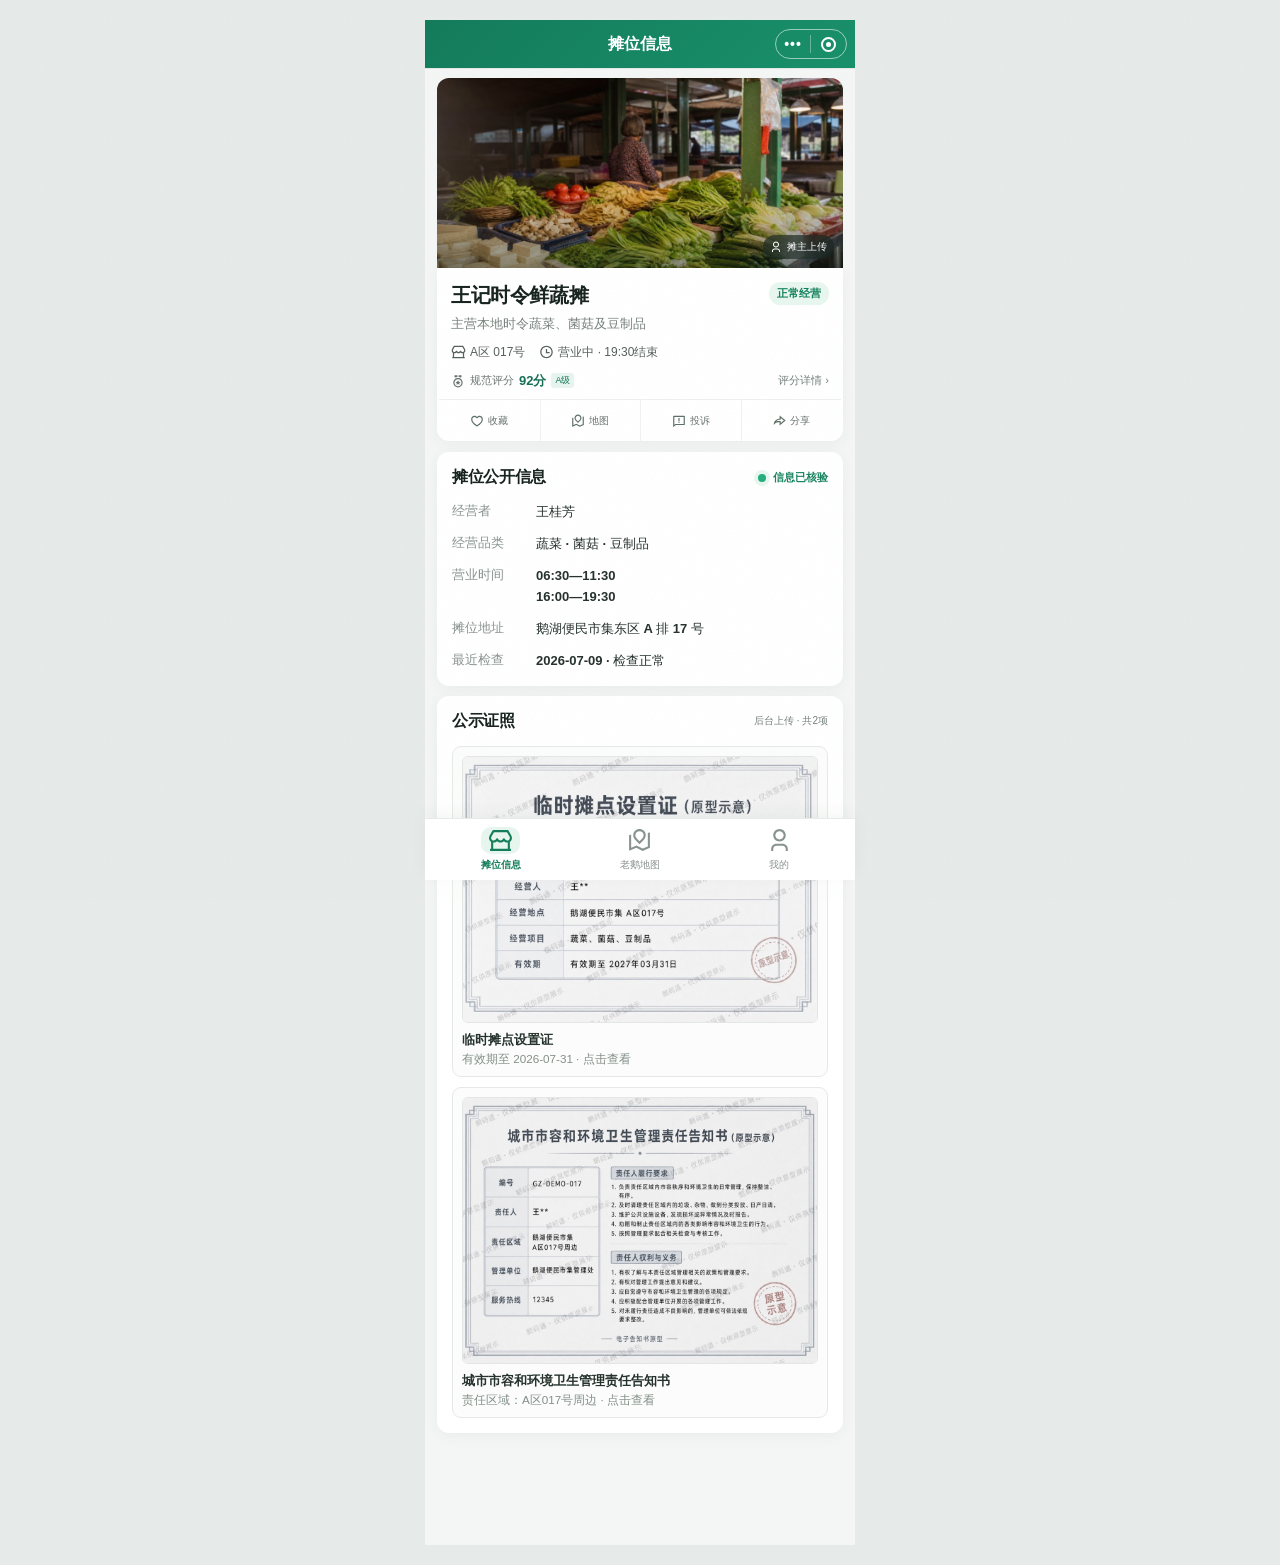
==== commit e67e935f: "补充摊位审核发证及二维码生成流程" ====
--- a/h5-prototype.html
+++ b/h5-prototype.html
@@ -109,5 +109,13 @@
   $('#owner-edit').onclick=()=>$('#edit-sheet').classList.add('open');$('#rating-rule').onclick=()=>$('#rating-sheet').classList.add('open');$$('[data-license]').forEach(x=>x.onclick=()=>{$('#license-title').textContent=x.dataset.licenseTitle;$('#license-preview').src=x.dataset.license;$('#license-preview').alt=x.dataset.licenseTitle+'原型大图';$('#license-sheet').classList.add('open')});$$('[data-close]').forEach(x=>x.onclick=()=>$('#'+x.dataset.close).classList.remove('open'));$('#save-edit').onclick=()=>{$('#edit-sheet').classList.remove('open');toast('变更已提交，等待后台审核')};
   $$('.sheet-wrap').forEach(x=>x.addEventListener('click',e=>{if(e.target===x)x.classList.remove('open')}));
 </script>
+<script>
+// V0.7 临时摊位设置证临期续审提醒演示。
+work.owner=work.owner
+  .replace('data-toast="证照将于 2027-03-31 到期"','data-toast="临时摊位设置证将于 2026-07-31 到期，请尽快提交续审"')
+  .replace('<strong>证照提醒</strong><small>当前均在有效期</small>','<strong>设置证续审</strong><small>距到期15天 · 已提醒</small><b>1</b>');
+const permitDate=document.querySelector('[data-license-title="临时摊点设置证"] small');
+if(permitDate) permitDate.textContent='有效期至 2026-07-31 · 点击查看';
+</script>
 </body>
 </html>
